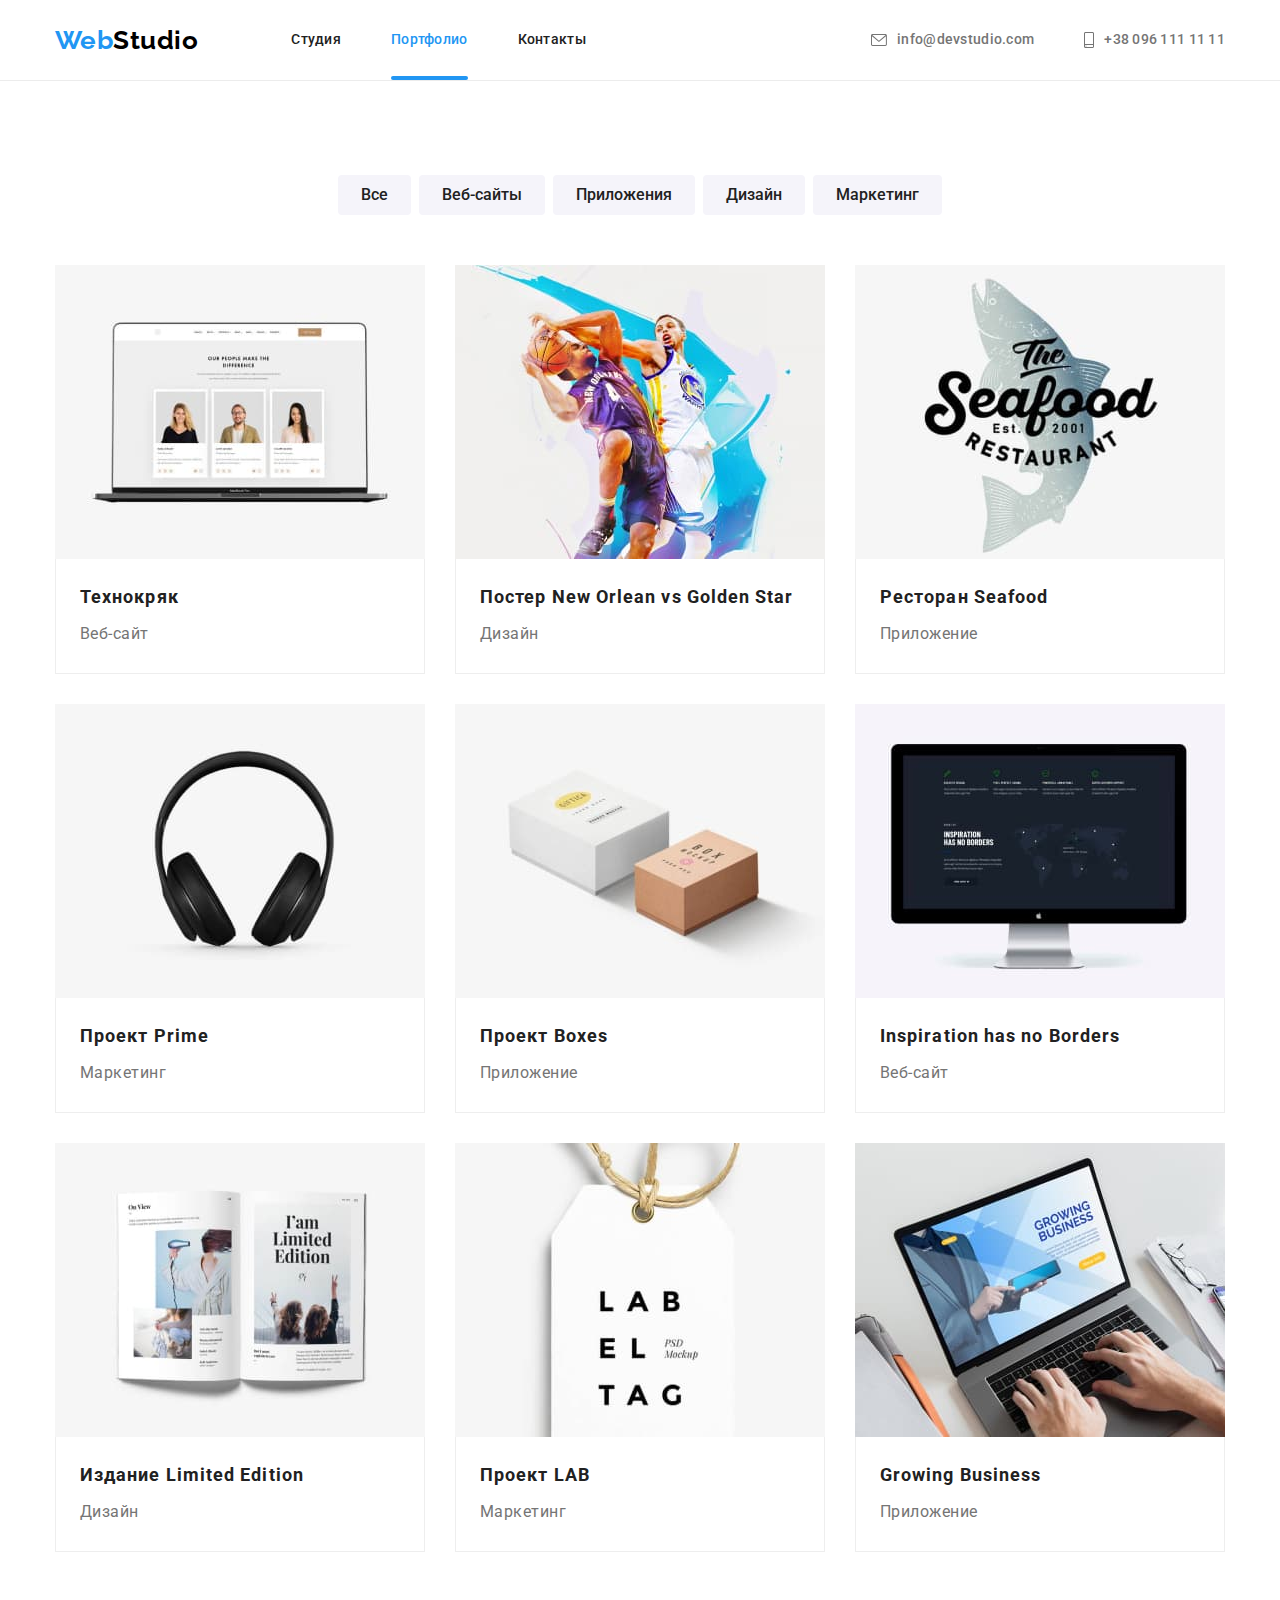
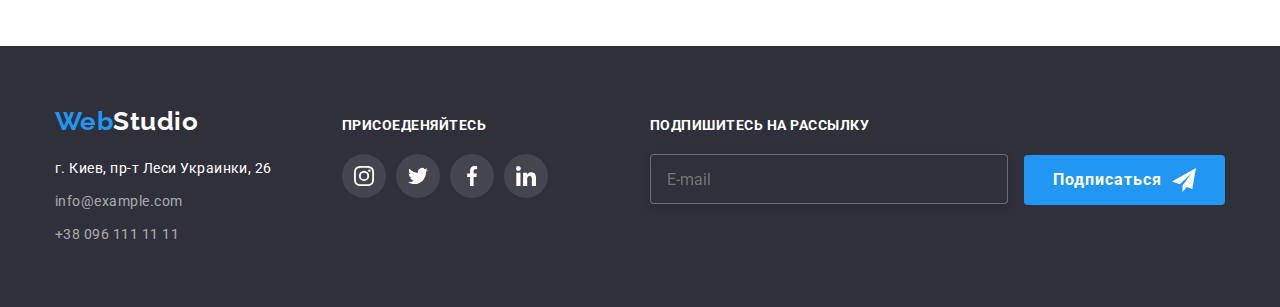
==== portfolio.html @ eed89d7c "07-BEM" ====
<!DOCTYPE html>
<html lang="ru">
  <head>
    <meta charset="UTF-8" />
    <meta http-equiv="X-UA-Compatible" content="IE=edge" />
    <meta name="viewport" content="width=device-width, initial-scale=1.0" />
    <title>Студия</title>
    <link rel="preconnect" href="https://fonts.googleapis.com" />
    <link rel="preconnect" href="https://fonts.gstatic.com" crossorigin />
    <link
      href="https://fonts.googleapis.com/css2?family=Raleway:wght@700&family=Roboto:wght@400;500;700;900&display=swap"
      rel="stylesheet"
    />
    <link
      rel="stylesheet"
      href="https://cdnjs.cloudflare.com/ajax/libs/modern-normalize/1.1.0/modern-normalize.min.css"
    />
    <link rel="stylesheet" href="./css/styles.css" />
  </head>

  <body>
    <!--Верхняя линия-->
    <header class="page-header">
      <div class="container">
        <div class="header">
          <nav class="navigation">
            <a class="logo-header" href="./index.html">
              Web<span class="logo-black">Studio</span>
            </a>
            <ul class="site-nav">
              <li class="item">
                <a href="./index.html" class="link">Студия</a>
              </li>
              <li class="item">
                <a href="./portfolio.html" class="link current">Портфолио</a>
              </li>
              <li class="item"><a href="" class="link">Контакты</a></li>
            </ul>
          </nav>
          <ul class="contacts">
            <li class="item">
              <a href="mailto:info@devstudio.com" class="link">
                <svg class="icon-contacts" width="16" height="12">
                  <use href="./images/icons.svg#mail"></use>
                </svg>
                info@devstudio.com</a
              >
            </li>
            <li class="item">
              <a href="tel:+380961111111" class="link">
                <svg class="icon-contacts" width="10" height="16">
                  <use href="./images/icons.svg#phone"></use>
                </svg>
                +38 096 111 11 11</a
              >
            </li>
          </ul>
        </div>
      </div>
    </header>
    <main>
      <section class="section">
        <div class="container">
          <h1 class="title-hidden">Портфолио</h1>
          <!-- Кнопки -->
          <ul class="filters">
            <li class="item">
              <button class="button-filter" type="button">Все</button>
            </li>
            <li class="item">
              <button class="button-filter" type="button">Веб-сайты</button>
            </li>
            <li class="item">
              <button class="button-filter" type="button">Приложения</button>
            </li>
            <li class="item">
              <button class="button-filter" type="button">Дизайн</button>
            </li>
            <li class="item">
              <button class="button-filter" type="button">Маркетинг</button>
            </li>
          </ul>
          <!-- Портфолио -->
          <ul class="portfolio-list">
            <li class="elements">
              <a href="" class="portfolio-link">
                <div class="overflow">
                  <img
                    src="./images/technoquack.jpg"
                    alt="Веб-сайт"
                    width="370"
                    height="294"
                  />
                  <div class="portfolio-overlay">
                    <p class="portfolio-text">
                      Ресурс предлагает комплексные предложения с разным уровнем
                      функционала и сервисов. Все это позволит посетителю
                      получить исчерпывающие сведения о компании или частном
                      лице.
                    </p>
                  </div>
                </div>
                <div class="container-title">
                  <h2 class="title">Технокряк</h2>
                  <p class="list">Веб-сайт</p>
                </div>
              </a>
            </li>
            <li class="elements">
              <a href="" class="portfolio-link">
                <div class="overflow">
                  <img
                    src="./images/neworlean-vs-golden-star.jpg"
                    alt="Дизайн"
                    width="370"
                    height="294"
                  />
                  <div class="portfolio-overlay">
                    <p class="portfolio-text">
                      Ресурс предлагает комплексные предложения с разным уровнем
                      функционала и сервисов. Все это позволит посетителю
                      получить исчерпывающие сведения о компании или частном
                      лице.
                    </p>
                  </div>
                </div>
                <div class="container-title">
                  <h2 class="title">Постер New Orlean vs Golden Star</h2>
                  <p class="list">Дизайн</p>
                </div>
              </a>
            </li>
            <li class="elements">
              <a href="" class="portfolio-link">
                <div class="overflow">
                  <img
                    src="./images/seafood.jpg"
                    alt="Приложение"
                    width="370"
                    height="294"
                  />
                  <div class="portfolio-overlay">
                    <p class="portfolio-text">
                      Ресурс предлагает комплексные предложения с разным уровнем
                      функционала и сервисов. Все это позволит посетителю
                      получить исчерпывающие сведения о компании или частном
                      лице.
                    </p>
                  </div>
                </div>
                <div class="container-title">
                  <h2 class="title">Ресторан Seafood</h2>
                  <p class="list">Приложение</p>
                </div>
              </a>
            </li>
            <li class="elements">
              <a href="" class="portfolio-link">
                <div class="overflow">
                  <img
                    src="./images/prime.jpg"
                    alt="Маркетинг"
                    width="370"
                    height="294"
                  />
                  <div class="portfolio-overlay">
                    <p class="portfolio-text">
                      Ресурс предлагает комплексные предложения с разным уровнем
                      функционала и сервисов. Все это позволит посетителю
                      получить исчерпывающие сведения о компании или частном
                      лице.
                    </p>
                  </div>
                </div>
                <div class="container-title">
                  <h2 class="title">Проект Prime</h2>
                  <p class="list">Маркетинг</p>
                </div>
              </a>
            </li>
            <li class="elements">
              <a href="" class="portfolio-link">
                <div class="overflow">
                  <img
                    src="./images/boxes.jpg"
                    alt="Приложение"
                    width="370"
                    height="294"
                  />
                  <div class="portfolio-overlay">
                    <p class="portfolio-text">
                      Ресурс предлагает комплексные предложения с разным уровнем
                      функционала и сервисов. Все это позволит посетителю
                      получить исчерпывающие сведения о компании или частном
                      лице.
                    </p>
                  </div>
                </div>
                <div class="container-title">
                  <h2 class="title">Проект Boxes</h2>
                  <p class="list">Приложение</p>
                </div>
              </a>
            </li>
            <li class="elements">
              <a href="" class="portfolio-link">
                <div class="overflow">
                  <img
                    src="./images/inspiration-has-no-borders.jpg"
                    alt="Веб-сайт"
                    width="370"
                    height="294"
                  />
                  <div class="portfolio-overlay">
                    <p class="portfolio-text">
                      Ресурс предлагает комплексные предложения с разным уровнем
                      функционала и сервисов. Все это позволит посетителю
                      получить исчерпывающие сведения о компании или частном
                      лице.
                    </p>
                  </div>
                </div>
                <div class="container-title">
                  <h2 class="title">Inspiration has no Borders</h2>
                  <p class="list">Веб-сайт</p>
                </div>
              </a>
            </li>
            <li class="elements">
              <a href="" class="portfolio-link">
                <div class="overflow">
                  <img
                    src="./images/limited-edition.jpg"
                    alt="Дизайн"
                    width="370"
                    height="294"
                  />
                  <div class="portfolio-overlay">
                    <p class="portfolio-text">
                      Ресурс предлагает комплексные предложения с разным уровнем
                      функционала и сервисов. Все это позволит посетителю
                      получить исчерпывающие сведения о компании или частном
                      лице.
                    </p>
                  </div>
                </div>
                <div class="container-title">
                  <h2 class="title">Издание Limited Edition</h2>
                  <p class="list">Дизайн</p>
                </div>
              </a>
            </li>
            <li class="elements">
              <a href="" class="portfolio-link">
                <div class="overflow">
                  <img
                    src="./images/lab.jpg"
                    alt="Маркетинг"
                    width="370"
                    height="294"
                  />
                  <div class="portfolio-overlay">
                    <p class="portfolio-text">
                      Ресурс предлагает комплексные предложения с разным уровнем
                      функционала и сервисов. Все это позволит посетителю
                      получить исчерпывающие сведения о компании или частном
                      лице.
                    </p>
                  </div>
                </div>
                <div class="container-title">
                  <h2 class="title">Проект LAB</h2>
                  <p class="list">Маркетинг</p>
                </div>
              </a>
            </li>
            <li class="elements">
              <a href="" class="portfolio-link">
                <div class="overflow">
                  <img
                    src="./images/growing-business.jpg"
                    alt="Приложение"
                    width="370"
                    height="294"
                  />
                  <div class="portfolio-overlay">
                    <p class="portfolio-text">
                      Ресурс предлагает комплексные предложения с разным уровнем
                      функционала и сервисов. Все это позволит посетителю
                      получить исчерпывающие сведения о компании или частном
                      лице.
                    </p>
                  </div>
                </div>
                <div class="container-title">
                  <h2 class="title">Growing Business</h2>
                  <p class="list">Приложение</p>
                </div>
              </a>
            </li>
          </ul>
        </div>
      </section>
    </main>
    <!--Подвал-->
    <footer class="page-footer">
      <div class="container footer-links">
        <div>
          <a class="logo-footer" href="./index.html"
            >Web<span class="logo-white">Studio</span></a
          >
          <address>
            <ul class="address">
              <li class="element">
                <p class="title">г. Киев, пр-т Леси Украинки, 26</p>
              </li>
              <li class="element">
                <a class="item" href="mailto:info@example.com"
                  >info@example.com</a
                >
              </li>
              <li class="element">
                <a class="item" href="tel:+380961111111">+38 096 111 11 11</a>
              </li>
            </ul>
          </address>
        </div>

        <div class="footer-list">
          <p class="title-lincs">ПРИСОЕДЕНЯЙТЕСЬ</p>

          <ul class="icons-list join-list">
            <li class="links-list">
              <a href="" class="links-team social-links">
                <svg class="icons-team icon-footer" width="20" height="20">
                  <use href="./images/icons.svg#instagram"></use>
                </svg>
              </a>
            </li>
            <li class="links-list">
              <a href="" class="links-team social-links">
                <svg class="icons-team icon-footer" width="20" height="20">
                  <use href="./images/icons.svg#twitter"></use>
                </svg>
              </a>
            </li>
            <li class="links-list">
              <a href="" class="links-team social-links">
                <svg class="icons-team icon-footer" width="20" height="20">
                  <use href="./images/icons.svg#facebook"></use>
                </svg>
              </a>
            </li>
            <li class="links-list">
              <a href="" class="links-team social-links">
                <svg class="icons-team icon-footer" width="20" height="20">
                  <use href="./images/icons.svg#linkedin"></use>
                </svg>
              </a>
            </li>
          </ul>
        </div>
        <div class="footer-modal">
          <form class="footer-form">
            <p class="footer-modal-text">Подпишитесь на рассылку</p>
            <div class="footer-form-field">
              <label for="mail"></label>
              <input type="email" name="mail" id="mail" placeholder="E-mail" />
            </div>
            <button class="button footer-modal-button" type="submit">
              Подписаться
              <svg width="24" height="24" class="footer-modal-icon">
                <use href="./images/icons.svg#plane"></use>
              </svg>
            </button>
          </form>
        </div>
      </div>
    </footer>
    <script src="./js/modal.js"></script>
  </body>
</html>
---- css/styles.css ----
:root {
  --primary-text-color: #757575;
  --title-text-color: #212121;
  --accent-color: #2196f3;
  --background-black-color: #2f303a;
  --main-bg-color: #ffffff;
  --primary-bg-color: #f5f4fa;
}

/* body */

body {
  color: var(--title-text-color);
  background-color: var(--main-bg-color);
  font-family: 'Roboto', sans-serif;
  font-style: normal;
  letter-spacing: 0.03em;
}

/* header */

h1,
h2,
h3,
h4,
h5,
h6,
p {
  margin: 0;
  padding: 0;
}

ul {
  list-style: none;
  padding-left: 0;
  margin-top: 0;
  margin-bottom: 0;
}

img {
  display: block;
  max-width: 100%;
  height: auto;
}

.page-header {
  border-bottom: 1px solid #ececec;
}

.container {
  padding: 0 15px;
  margin: 0 auto;
  width: 1200px;
}

.header {
  display: flex;
  align-items: center;
  justify-content: right;
}

.navigation {
  align-items: center;
  display: flex;
}

/* logo */

.logo-header {
  color: var(--accent-color);

  font-weight: 700;
  font-family: 'Raleway', sans-serif;
  font-size: 26px;
  line-height: 1.19;
  text-decoration: none;
}

.logo-black {
  color: #000000;
}

/* site nav */

.site-nav {
  display: flex;
  margin-left: 93px;
}

.site-nav .item + .item {
  margin-left: 50px;
}

.site-nav .link {
  display: block;
  padding: 32px 0;
  color: var(--title-text-color);
}

.site-nav .item {
  position: relative;
}

.link.current::after {
  position: absolute;
  content: '';

  bottom: 0;

  display: flex;
  width: 100%;
  height: 4px;
  border-radius: 2px;

  background-color: var(--accent-color);
}

.link.current {
  color: var(--accent-color);
}

/* contacts */

.contacts {
  display: flex;
  margin-left: auto;
}

.icon-contacts {
  background-repeat: no-repeat;
  margin-right: 10px;

  fill: var(--primary-text-color);

  transition: fill 250ms cubic-bezier(0.4, 0, 0.2, 1);
}

.contacts .item + .item {
  margin-left: 50px;
}

.contacts .link {
  display: flex;
  align-items: center;
  padding: 32px 0;
  cursor: pointer;
  border: none;

  color: var(--primary-text-color);
}

/* site nav, contacts */

.site-nav .link,
.contacts .link {
  font-weight: 500;
  font-size: 14px;
  line-height: 1.14;
  letter-spacing: 0.02em;
  text-decoration: none;

  transition: color 250ms cubic-bezier(0.4, 0, 0.2, 1);
}

.site-nav .link:hover,
.site-nav .link:focus,
.contacts .link:hover,
.contacts .link:focus,
.contacts .link:hover .icon-contacts,
.contacts .link:focus .icon-contacts {
  color: var(--accent-color);
  fill: var(--accent-color);
}

/* hero */

.overlay {
  max-width: 1600px;
  height: 600px;
  margin-right: auto;
  margin-left: auto;
  padding: 200px 0;
  background-image: linear-gradient(to right, rgba(47, 48, 58, 0.4), rgba(47, 48, 58, 0.4)),
    url('../images/overlay.jpg');
  background-size: cover;
}

.hero {
  text-align: center;
  background: #c4c4c4;
}

.hero-title {
  width: 696px;
  margin-bottom: 30px;
  margin-right: auto;
  margin-left: auto;

  color: var(--main-bg-color);

  font-weight: 900;
  font-size: 44px;
  line-height: 1.36;
  text-transform: uppercase;
  letter-spacing: 0.06em;
}

/* button */

.button {
  border-radius: 4px;
  padding: 10px 32px;
  border: 1px solid transparent;
  cursor: pointer;

  color: var(--main-bg-color);
  background-color: var(--accent-color);

  font-family: inherit;
  font-weight: 700;
  font-size: 16px;
  line-height: 1.88;
  letter-spacing: 0.06em;

  transition: background-color 250ms cubic-bezier(0.4, 0, 0.2, 1);
}

.button:hover,
.button:focus {
  background-color: #188ce8;
}

/* backdrop */

.backdrop {
  position: fixed;
  top: 0;
  left: 0;
  width: 100%;
  height: 100%;
  background: rgba(0, 0, 0, 0.2);

  opacity: 1;
  transition: opacity 250ms cubic-bezier(0.4, 0, 0.2, 1);

  z-index: 2;
}

.backdrop.is-hidden {
  opacity: 0;
  pointer-events: none;
  visibility: visible;
}

.backdrop.is-hidden .modal {
  transform: scale(0.9) translate(-50%, -50%);
}

.modal {
  position: absolute;

  top: 50%;
  left: 50%;

  min-width: 528px;
  padding: 40px;

  background: var(--main-bg-color);
  box-shadow: 0px 1px 3px rgba(0, 0, 0, 0.12), 0px 1px 1px rgba(0, 0, 0, 0.14),
    0px 2px 1px rgba(0, 0, 0, 0.2);
  border-radius: 4px;

  transform: scale(1) translate(-50%, -50%);
  transition: transform 250ms cubic-bezier(0.4, 0, 0.2, 1);
}

/* form */

.form {
  text-align: start;
  width: 448px;
}

.form-title {
  display: block;
  margin-bottom: 12px;
  font-size: 20px;
  line-height: 1.15;
  text-align: center;
  letter-spacing: 0.03em;
}

.form-field {
  position: relative;
  margin-bottom: 10px;
  display: flex;
  flex-direction: column;
}

.form-field input {
  height: 40px;
  margin: 0;
  padding-top: 12px;
  padding-right: 12px;
  padding-left: 42px;
  padding-bottom: 12px;
  border: 1px solid rgba(33, 33, 33, 0.2);
  border-radius: 4px;
  outline: none;

  transition: border 250ms cubic-bezier(0.4, 0, 0.2, 1);
}

.form-field label {
  font-size: 12px;
  line-height: 1.17;
  letter-spacing: 0.01em;
  color: var(--primary-text-color);
  margin-bottom: 4px;
}

.form-field textarea::placeholder {
  font-size: 12px;
  line-height: 1.17;
  letter-spacing: 0.01em;

  color: rgba(117, 117, 117, 0.5);
}

.form-icon {
  position: absolute;
  display: inline-block;
  top: 50%;
  left: 15px;
  fill: var(--title-text-color);

  transition: fill 250ms cubic-bezier(0.4, 0, 0.2, 1);
}

.form-field input:hover ~ .form-icon,
.form-field input:focus ~ .form-icon {
  fill: var(--accent-color);
}

.form-field input:hover,
.form-field input:focus,
.form-field textarea:hover,
.form-field textarea:focus-within {
  border: 1px solid var(--accent-color);
}

textarea {
  min-height: 120px;
  margin: 0;
  padding: 12px 16px;
  border: 1px solid rgba(33, 33, 33, 0.2);
  border-radius: 4px;
  resize: none;
  outline: none;

  transition: border 250ms cubic-bezier(0.4, 0, 0.2, 1);
}

.checkbox {
  margin-top: 10px;
  flex-direction: row;
  align-items: center;
  justify-content: center;
}

.form-field input[type='checkbox'] {
  flex-direction: row;
  position: absolute;
  width: 1px;
  height: 1px;
  margin: -1px;
  border: 0;
  padding: 0;
  clip: rect(0 0 0 0);
  overflow: hidden;
}

.form-field input[type='checkbox']:checked + .icon-checkbox {
  border-color: transparent;
  background-color: var(--accent-color);
  background-image: url('../images/checkbox2.svg');
  background-size: contain;
  background-repeat: no-repeat;
}

.form-field label[for='policy'] {
  display: flex;
  align-items: center;
  margin: 0;
  font-weight: 400;
  font-size: 14px;
  line-height: 1.71;
  letter-spacing: 0.03em;
}

.icon-checkbox {
  display: block;
  width: 16px;
  height: 15px;
  margin-right: 7px;
  border: 2px solid var(--title-text-color);
  border-radius: 3px;
}

.form-checkbox-link {
  color: var(--accent-color);
  outline: none;
}

.button-modal {
  display: block;
  margin-left: auto;
  margin-right: auto;
  width: 200px;
  height: 50px;
  margin-top: 20px;
  outline: none;

  box-shadow: 0px 4px 4px rgba(0, 0, 0, 0.15);
}

.button-close {
  position: absolute;
  top: 8px;
  right: 8px;
  width: 30px;
  height: 30px;
  padding: 5px;

  border: 1px solid rgba(0, 0, 0, 0.1);
  border-radius: 50%;
  outline: none;

  background-color: var(--main-bg-color);
}

.button-close-icon {
  height: 18px;
  fill: var(--title-text-color);

  transition: fill 250ms cubic-bezier(0.4, 0, 0.2, 1);
}

.button-close:hover > .button-close-icon,
.button-close:focus > .button-close-icon {
  fill: var(--accent-color);
}

/* feature-list */

.section {
  padding-top: 94px;
  padding-bottom: 94px;
}

.title-hidden {
  text-align: center;
  font-size: 0;
}

.feature-list {
  display: flex;
}

.icons-feature {
  display: flex;
  justify-content: center;
  align-items: center;
  height: 120px;
  width: 270px;
  margin-bottom: 30px;
  border-radius: 4px;
  background-color: var(--primary-bg-color);
}

.feature-list .item {
  min-width: 270px;
}

.feature-list .item + .item {
  margin-left: 30px;
}

.feature-list .title {
  margin-bottom: 10px;

  font-weight: 700;
  font-size: 14px;
  line-height: 1.14;
  text-transform: uppercase;
}

.feature-list .title-list {
  color: var(--primary-text-color);

  font-weight: 400;
  font-size: 14px;
  line-height: 1.71;
}

/* work list */

.section-work {
  padding-top: 0;
}

.section-title {
  margin-bottom: 50px;
  text-align: center;

  font-weight: 700;
  font-size: 36px;
  line-height: 1.17;
}

.work-list {
  display: flex;
  flex-wrap: wrap;
}

.item {
  position: relative;
}

.work-text {
  display: flex;
  position: absolute;
  justify-content: center;
  align-items: center;
  text-transform: uppercase;
  bottom: 0;

  width: 100%;
  height: 70px;

  color: var(--main-bg-color);
  background-color: rgba(47, 48, 58, 0.8);

  font-weight: 700;
  font-size: 14px;
  line-height: 1.14;
}

.work-list .item {
  flex-basis: calc((100% - 60px) / 3);
  margin-right: 30px;
}

.work-list .item:nth-child(3n) {
  margin-right: 0;
}

/* team */

.section-team {
  background-color: var(--primary-bg-color);
}

.team {
  text-align: center;
  display: flex;
  flex-wrap: wrap;
}

.team-card {
  flex-basis: calc((100% - 90px) / 4);
  margin-right: 30px;

  background-color: var(--main-bg-color);
  box-shadow: 0px 1px 3px rgba(0, 0, 0, 0.12), 0px 1px 1px rgba(0, 0, 0, 0.14),
    0px 2px 1px rgba(0, 0, 0, 0.2);
  border-radius: 0px 0px 4px 4px;
}

.team-card:nth-child(4n) {
  margin-right: 0;
}

.team .team-title {
  margin-top: 30px;
  margin-bottom: 10px;

  font-weight: 500;
  font-size: 16px;
  line-height: 1.19;
}

.team .team-list {
  margin-bottom: 16px;

  color: var(--primary-text-color);

  font-weight: 400;
  font-size: 16px;
  line-height: 1.19;
}

.icons-list {
  display: flex;
  margin-right: 32px;
  margin-bottom: 30px;
  margin-left: 32px;
}

.icons-team {
  fill: #afb1b8;

  transition: fill 250ms cubic-bezier(0.4, 0, 0.2, 1);
}

.links-team {
  display: flex;
  padding: 12px;
  cursor: pointer;
  border-radius: 50%;

  transition: background-color 250ms cubic-bezier(0.4, 0, 0.2, 1);
}

.links-team:hover,
.links-team:focus {
  background-color: var(--accent-color);
}

.links-team:hover .icons-team,
.links-team:focus .icons-team {
  fill: var(--main-bg-color);
}

.icons-list .links-list + .links-list {
  margin-left: 10px;
}

/* Clients */

.clients {
  display: inline-flex;
  box-sizing: border-box;
}

.clients-list {
  display: flex;
}

.client-link {
  display: flex;
  justify-content: center;
  align-items: center;
  border: 1px solid #afb1b8;
  border-radius: 4px;
  cursor: pointer;
  width: 170px;
  height: 92px;
}

.icons-client {
  fill: #afb1b8;
  border: none;

  transition: fill 250ms cubic-bezier(0.4, 0, 0.2, 1);
}

.client-link:hover,
.client-link:focus {
  border: 1px solid var(--accent-color);
}

.client-link:hover .icons-client,
.client-link:focus .icons-client {
  fill: var(--accent-color);
}

.clients-list + .clients-list {
  margin-left: 30px;
}

/* footer */

.page-footer {
  padding: 60px 0;

  background-color: var(--background-black-color);
}

.logo-footer {
  color: var(--accent-color);

  font-weight: 700;
  font-family: 'Raleway', sans-serif;
  font-size: 26px;
  line-height: 1.19;
  text-decoration: none;
}

.logo-white {
  color: var(--main-bg-color);
}

.address {
  margin-top: 20px;
}

.address .element + .element {
  margin-top: 9px;
}

.address .title,
.address .item {
  font-style: normal;
  font-weight: 400;
  font-size: 14px;
  line-height: 1.71;
  text-decoration: none;
}

.address .title {
  color: var(--main-bg-color);
}

.address .item {
  color: rgba(255, 255, 255, 0.6);
}

.address .title:hover,
.address .title:focus,
.address .item:hover,
.address .item:focus {
  color: var(--accent-color);
}

.footer-links {
  align-items: baseline;
  display: flex;
}

.footer-list {
  margin-left: 70px;
  padding: 0;
  width: 206px;
  height: 80px;
}
/* social links */
.social-links {
  background-color: rgba(255, 255, 255, 0.1);
}

.title-lincs {
  color: var(--main-bg-color);
  margin-bottom: 20px;

  font-weight: 700;
  font-size: 14px;
  line-height: 1.14;
  text-transform: uppercase;
}

.icon-footer {
  fill: var(--main-bg-color);
}

.join-list {
  margin: 0;
}

/* portfolio */

/* butttons filtr */

.filters {
  display: flex;
  justify-content: center;
  margin-bottom: 50px;
}

.filters .item + .item {
  margin-left: 8px;
}

.button-filter {
  border-radius: 4px;
  padding: 6px 22px;
  border: 1px solid transparent;
  cursor: pointer;

  color: var(--title-text-color);
  background-color: var(--primary-bg-color);

  font-family: inherit;
  font-weight: 500;
  font-size: 16px;
  line-height: 1.62;

  transition: box-shadow 250ms cubic-bezier(0.4, 0, 0.2, 1),
    color 250ms cubic-bezier(0.4, 0, 0.2, 1), background-color 250ms cubic-bezier(0.4, 0, 0.2, 1);
}

.button-filter:hover,
.button-filter:focus {
  color: var(--main-bg-color);
  background-color: var(--accent-color);
  box-shadow: 0px 3px 1px rgba(0, 0, 0, 0.1), 0px 1px 2px rgba(0, 0, 0, 0.08),
    0px 2px 2px rgba(0, 0, 0, 0.12);
}

/* portfolio-list */

.portfolio-list {
  display: flex;
  flex-wrap: wrap;
  margin-left: -30px;
  margin-top: -30px;
}

.elements {
  flex-basis: calc(100% / 3 -30px);
  margin-left: 30px;
  margin-top: 30px;
}

.portfolio-link {
  color: inherit;
  display: block;
  cursor: pointer;
  text-decoration: none;

  transition: box-shadow 250ms cubic-bezier(0.4, 0, 0.2, 1);
}

.portfolio-link:hover,
.portfolio-link:focus {
  box-shadow: 0px 1px 1px rgba(0, 0, 0, 0.12), 0px 4px 4px rgba(0, 0, 0, 0.06),
    1px 4px 6px rgba(0, 0, 0, 0.16);
}

.portfolio-link:hover .portfolio-overlay,
.portfolio-link:focus .portfolio-overlay {
  transform: translateY(-100%);
}

.overflow {
  position: relative;
  overflow: hidden;
}

.portfolio-overlay {
  position: absolute;
  padding: 63px 24px;
  width: 370px;

  background-color: rgba(33, 150, 243, 0.9);

  transform: translateY(0);
  transition: transform 250ms cubic-bezier(0.4, 0, 0.2, 1);
}

.portfolio-text {
  color: var(--main-bg-color);

  font-weight: 400;
  font-size: 18px;
  line-height: 1.56;
}

.container-title {
  padding-top: 20px;
  padding-right: 24px;
  padding-bottom: 24px;
  padding-left: 24px;
  border-right: 1px solid #eeeeee;
  border-bottom: 1px solid #eeeeee;
  border-left: 1px solid #eeeeee;
  background-color: #ffffff;
}

.container-title > .title {
  font-size: 18px;
  line-height: 2;
  letter-spacing: 0.06em;
}

.container-title > .list {
  margin-top: 4px;

  color: var(--primary-text-color);

  font-weight: 400;
  font-size: 16px;
  line-height: 1.88;
}

.footer-modal {
  margin-left: auto;
}

.footer-modal-text {
  margin-bottom: 20px;
  font-weight: 700;
  font-size: 14px;
  line-height: 1.14;
  text-transform: uppercase;

  color: var(--main-bg-color);
}

.footer-form {
  background-color: var(--background-black-color);
}

.footer-form-field {
  display: inline-block;
}

.footer-form-field input[type='email'] {
  width: 358px;
  height: 50px;
  padding-left: 16px;
  padding-right: 16px;
  margin-right: 12px;
  color: var(--main-bg-color);

  background-color: var(--background-black-color);
  border: 1px solid rgba(255, 255, 255, 0.3);
  filter: drop-shadow(0px 4px 4px rgba(0, 0, 0, 0.15));
  border-radius: 4px;

  transition: border 250ms cubic-bezier(0.4, 0, 0.2, 1);
}

.footer-form-field input:hover,
.footer-form-field input:focus {
  border: 1px solid var(--main-bg-color);
}

.footer-modal-button {
  display: inline-flex;
  align-items: center;
  min-width: 200px;
  height: 50px;
  padding: 10px 28px;
}

.footer-modal-icon {
  margin-left: 10px;
}
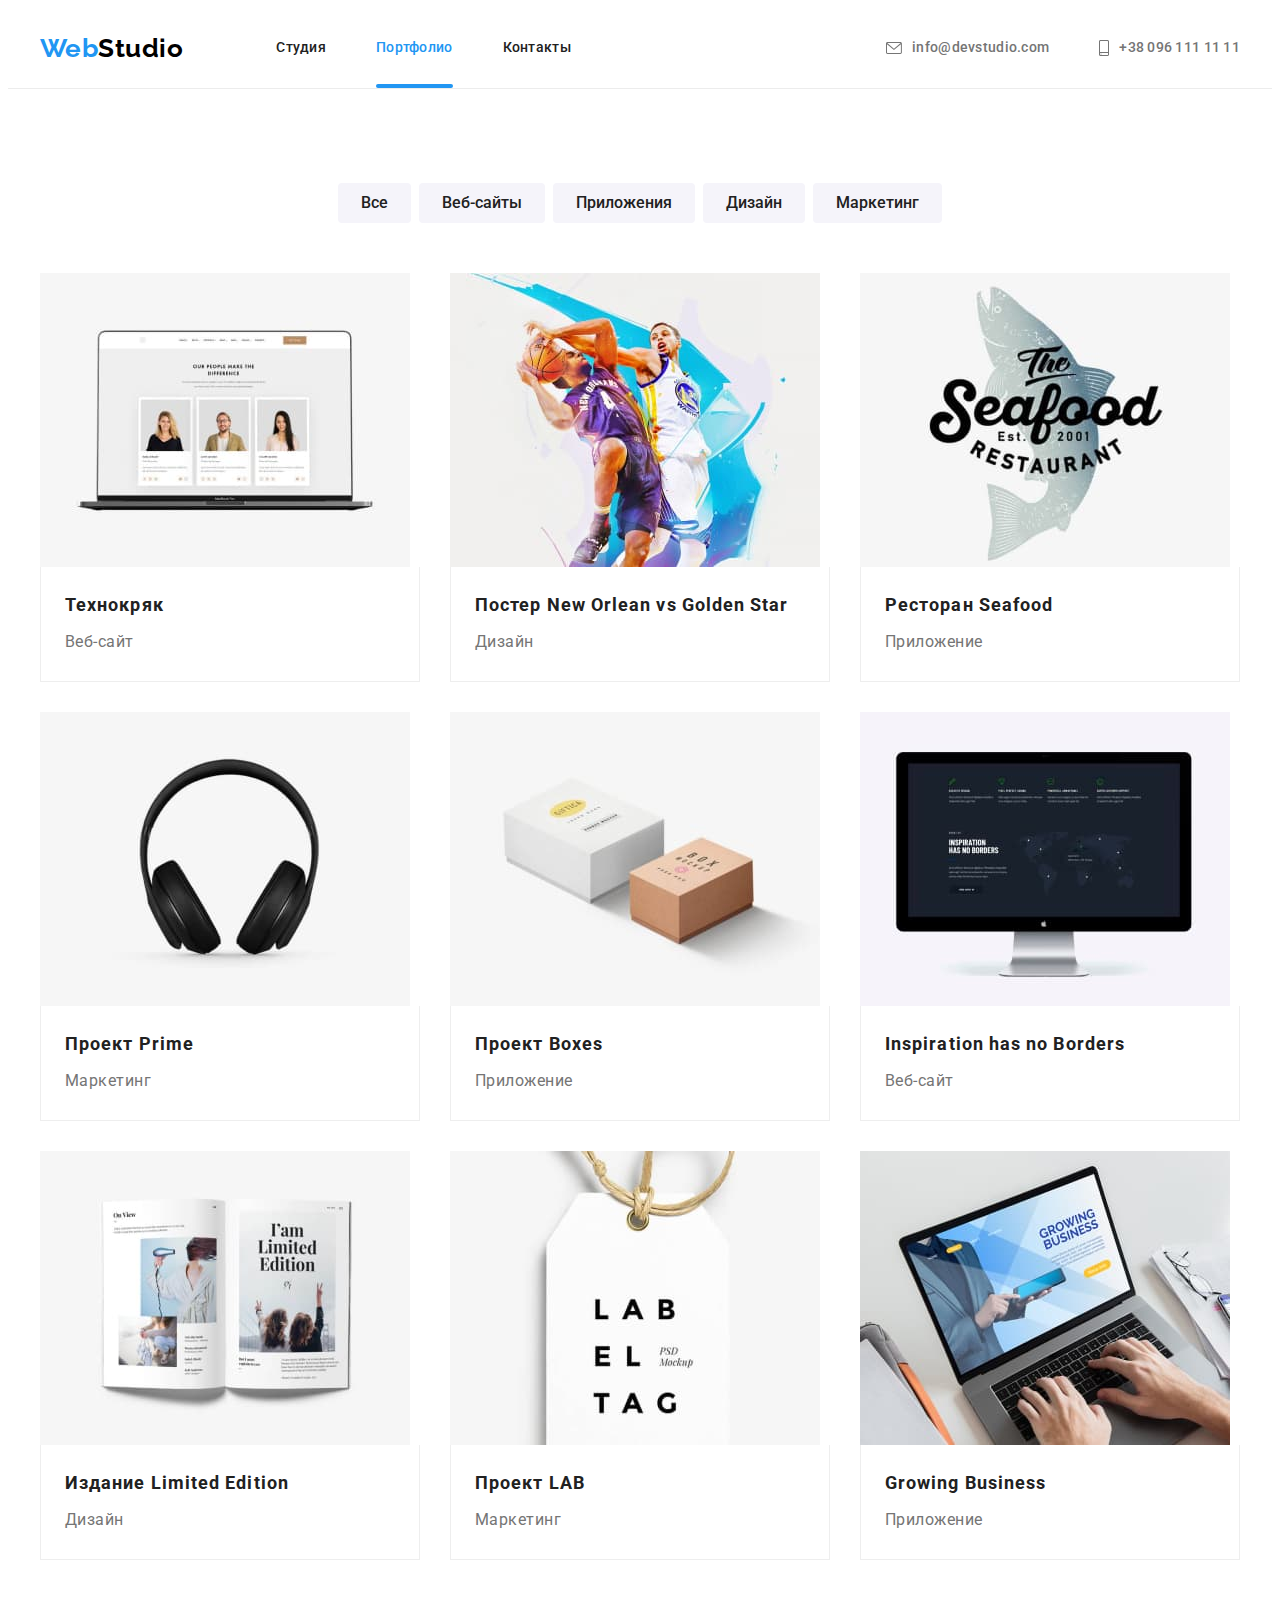
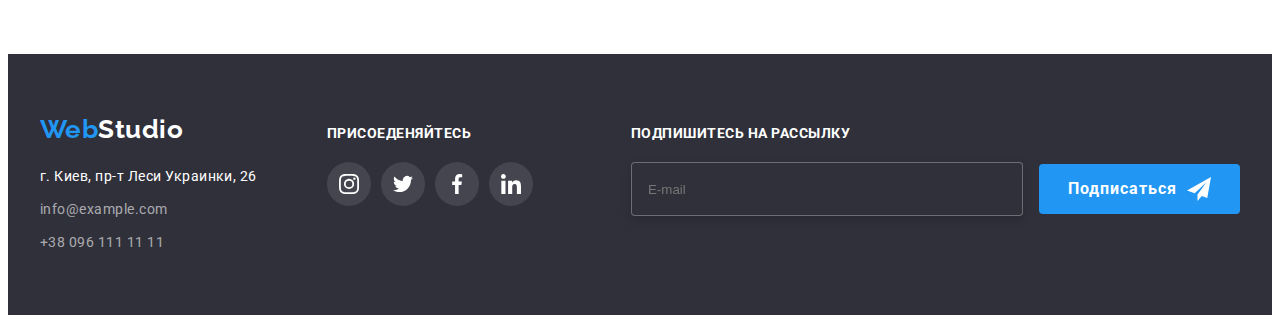
==== commit 2da0540f: "07-BEM card-set" ====
--- a/portfolio.html
+++ b/portfolio.html
@@ -11,10 +11,6 @@
       href="https://fonts.googleapis.com/css2?family=Raleway:wght@700&family=Roboto:wght@400;500;700;900&display=swap"
       rel="stylesheet"
     />
-    <link
-      rel="stylesheet"
-      href="https://cdnjs.cloudflare.com/ajax/libs/modern-normalize/1.1.0/modern-normalize.min.css"
-    />
     <link rel="stylesheet" href="./css/styles.css" />
   </head>
 
@@ -24,31 +20,37 @@
       <div class="container">
         <div class="header">
           <nav class="navigation">
-            <a class="logo-header" href="./index.html">
+            <a class="logo" href="./index.html">
               Web<span class="logo-black">Studio</span>
             </a>
             <ul class="site-nav">
-              <li class="item">
-                <a href="./index.html" class="link">Студия</a>
-              </li>
-              <li class="item">
-                <a href="./portfolio.html" class="link current">Портфолио</a>
-              </li>
-              <li class="item"><a href="" class="link">Контакты</a></li>
+              <li class="site-nav__item">
+                <a href="./index.html" class="site-nav__link">Студия</a>
+              </li>
+              <li class="site-nav__item">
+                <a
+                  href="./portfolio.html"
+                  class="site-nav__link site-nav__link--activ"
+                  >Портфолио</a
+                >
+              </li>
+              <li class="site-nav__item">
+                <a href="" class="site-nav__link">Контакты</a>
+              </li>
             </ul>
           </nav>
           <ul class="contacts">
-            <li class="item">
-              <a href="mailto:info@devstudio.com" class="link">
-                <svg class="icon-contacts" width="16" height="12">
+            <li class="contacts__item">
+              <a href="mailto:info@devstudio.com" class="contacts__link">
+                <svg class="contacts__icon" width="16" height="12">
                   <use href="./images/icons.svg#mail"></use>
                 </svg>
                 info@devstudio.com</a
               >
             </li>
-            <li class="item">
-              <a href="tel:+380961111111" class="link">
-                <svg class="icon-contacts" width="10" height="16">
+            <li class="contacts__item">
+              <a href="tel:+380961111111" class="contacts__link">
+                <svg class="contacts__icon" width="10" height="16">
                   <use href="./images/icons.svg#phone"></use>
                 </svg>
                 +38 096 111 11 11</a
@@ -81,220 +83,222 @@
             </li>
           </ul>
           <!-- Портфолио -->
-          <ul class="portfolio-list">
-            <li class="elements">
-              <a href="" class="portfolio-link">
-                <div class="overflow">
+          <ul class="card-set">
+            <li class="card-set__item">
+              <a href="" class="card-set__link">
+                <div class="card-set__content">
                   <img
                     src="./images/technoquack.jpg"
                     alt="Веб-сайт"
                     width="370"
                     height="294"
                   />
-                  <div class="portfolio-overlay">
-                    <p class="portfolio-text">
-                      Ресурс предлагает комплексные предложения с разным уровнем
-                      функционала и сервисов. Все это позволит посетителю
-                      получить исчерпывающие сведения о компании или частном
-                      лице.
-                    </p>
-                  </div>
-                </div>
-                <div class="container-title">
-                  <h2 class="title">Технокряк</h2>
-                  <p class="list">Веб-сайт</p>
-                </div>
-              </a>
-            </li>
-            <li class="elements">
-              <a href="" class="portfolio-link">
-                <div class="overflow">
+                  <div class="card-set__overlay">
+                    <p class="card-set__text">
+                      Ресурс предлагает комплексные предложения с разным уровнем
+                      функционала и сервисов. Все это позволит посетителю
+                      получить исчерпывающие сведения о компании или частном
+                      лице.
+                    </p>
+                  </div>
+                </div>
+                <div class="card-set__meta">
+                  <h2 class="card-set__title">Технокряк</h2>
+                  <p class="card-set__name">Веб-сайт</p>
+                </div>
+              </a>
+            </li>
+            <li class="card-set__item">
+              <a href="" class="card-set__link">
+                <div class="card-set__content">
                   <img
                     src="./images/neworlean-vs-golden-star.jpg"
                     alt="Дизайн"
                     width="370"
                     height="294"
                   />
-                  <div class="portfolio-overlay">
-                    <p class="portfolio-text">
-                      Ресурс предлагает комплексные предложения с разным уровнем
-                      функционала и сервисов. Все это позволит посетителю
-                      получить исчерпывающие сведения о компании или частном
-                      лице.
-                    </p>
-                  </div>
-                </div>
-                <div class="container-title">
-                  <h2 class="title">Постер New Orlean vs Golden Star</h2>
-                  <p class="list">Дизайн</p>
-                </div>
-              </a>
-            </li>
-            <li class="elements">
-              <a href="" class="portfolio-link">
-                <div class="overflow">
+                  <div class="card-set__overlay">
+                    <p class="card-set__text">
+                      Ресурс предлагает комплексные предложения с разным уровнем
+                      функционала и сервисов. Все это позволит посетителю
+                      получить исчерпывающие сведения о компании или частном
+                      лице.
+                    </p>
+                  </div>
+                </div>
+                <div class="card-set__meta">
+                  <h2 class="card-set__title">
+                    Постер New Orlean vs Golden Star
+                  </h2>
+                  <p class="card-set__name">Дизайн</p>
+                </div>
+              </a>
+            </li>
+            <li class="card-set__item">
+              <a href="" class="card-set__link">
+                <div class="card-set__content">
                   <img
                     src="./images/seafood.jpg"
                     alt="Приложение"
                     width="370"
                     height="294"
                   />
-                  <div class="portfolio-overlay">
-                    <p class="portfolio-text">
-                      Ресурс предлагает комплексные предложения с разным уровнем
-                      функционала и сервисов. Все это позволит посетителю
-                      получить исчерпывающие сведения о компании или частном
-                      лице.
-                    </p>
-                  </div>
-                </div>
-                <div class="container-title">
-                  <h2 class="title">Ресторан Seafood</h2>
-                  <p class="list">Приложение</p>
-                </div>
-              </a>
-            </li>
-            <li class="elements">
-              <a href="" class="portfolio-link">
-                <div class="overflow">
+                  <div class="card-set__overlay">
+                    <p class="card-set__text">
+                      Ресурс предлагает комплексные предложения с разным уровнем
+                      функционала и сервисов. Все это позволит посетителю
+                      получить исчерпывающие сведения о компании или частном
+                      лице.
+                    </p>
+                  </div>
+                </div>
+                <div class="card-set__meta">
+                  <h2 class="card-set__title">Ресторан Seafood</h2>
+                  <p class="card-set__name">Приложение</p>
+                </div>
+              </a>
+            </li>
+            <li class="card-set__item">
+              <a href="" class="card-set__link">
+                <div class="card-set__content">
                   <img
                     src="./images/prime.jpg"
                     alt="Маркетинг"
                     width="370"
                     height="294"
                   />
-                  <div class="portfolio-overlay">
-                    <p class="portfolio-text">
-                      Ресурс предлагает комплексные предложения с разным уровнем
-                      функционала и сервисов. Все это позволит посетителю
-                      получить исчерпывающие сведения о компании или частном
-                      лице.
-                    </p>
-                  </div>
-                </div>
-                <div class="container-title">
-                  <h2 class="title">Проект Prime</h2>
-                  <p class="list">Маркетинг</p>
-                </div>
-              </a>
-            </li>
-            <li class="elements">
-              <a href="" class="portfolio-link">
-                <div class="overflow">
+                  <div class="card-set__overlay">
+                    <p class="card-set__text">
+                      Ресурс предлагает комплексные предложения с разным уровнем
+                      функционала и сервисов. Все это позволит посетителю
+                      получить исчерпывающие сведения о компании или частном
+                      лице.
+                    </p>
+                  </div>
+                </div>
+                <div class="card-set__meta">
+                  <h2 class="card-set__title">Проект Prime</h2>
+                  <p class="card-set__name">Маркетинг</p>
+                </div>
+              </a>
+            </li>
+            <li class="card-set__item">
+              <a href="" class="card-set__link">
+                <div class="card-set__content">
                   <img
                     src="./images/boxes.jpg"
                     alt="Приложение"
                     width="370"
                     height="294"
                   />
-                  <div class="portfolio-overlay">
-                    <p class="portfolio-text">
-                      Ресурс предлагает комплексные предложения с разным уровнем
-                      функционала и сервисов. Все это позволит посетителю
-                      получить исчерпывающие сведения о компании или частном
-                      лице.
-                    </p>
-                  </div>
-                </div>
-                <div class="container-title">
-                  <h2 class="title">Проект Boxes</h2>
-                  <p class="list">Приложение</p>
-                </div>
-              </a>
-            </li>
-            <li class="elements">
-              <a href="" class="portfolio-link">
-                <div class="overflow">
+                  <div class="card-set__overlay">
+                    <p class="card-set__text">
+                      Ресурс предлагает комплексные предложения с разным уровнем
+                      функционала и сервисов. Все это позволит посетителю
+                      получить исчерпывающие сведения о компании или частном
+                      лице.
+                    </p>
+                  </div>
+                </div>
+                <div class="card-set__meta">
+                  <h2 class="card-set__title">Проект Boxes</h2>
+                  <p class="card-set__name">Приложение</p>
+                </div>
+              </a>
+            </li>
+            <li class="card-set__item">
+              <a href="" class="card-set__link">
+                <div class="card-set__content">
                   <img
                     src="./images/inspiration-has-no-borders.jpg"
                     alt="Веб-сайт"
                     width="370"
                     height="294"
                   />
-                  <div class="portfolio-overlay">
-                    <p class="portfolio-text">
-                      Ресурс предлагает комплексные предложения с разным уровнем
-                      функционала и сервисов. Все это позволит посетителю
-                      получить исчерпывающие сведения о компании или частном
-                      лице.
-                    </p>
-                  </div>
-                </div>
-                <div class="container-title">
-                  <h2 class="title">Inspiration has no Borders</h2>
-                  <p class="list">Веб-сайт</p>
-                </div>
-              </a>
-            </li>
-            <li class="elements">
-              <a href="" class="portfolio-link">
-                <div class="overflow">
+                  <div class="card-set__overlay">
+                    <p class="card-set__text">
+                      Ресурс предлагает комплексные предложения с разным уровнем
+                      функционала и сервисов. Все это позволит посетителю
+                      получить исчерпывающие сведения о компании или частном
+                      лице.
+                    </p>
+                  </div>
+                </div>
+                <div class="card-set__meta">
+                  <h2 class="card-set__title">Inspiration has no Borders</h2>
+                  <p class="card-set__name">Веб-сайт</p>
+                </div>
+              </a>
+            </li>
+            <li class="card-set__item">
+              <a href="" class="card-set__link">
+                <div class="card-set__content">
                   <img
                     src="./images/limited-edition.jpg"
                     alt="Дизайн"
                     width="370"
                     height="294"
                   />
-                  <div class="portfolio-overlay">
-                    <p class="portfolio-text">
-                      Ресурс предлагает комплексные предложения с разным уровнем
-                      функционала и сервисов. Все это позволит посетителю
-                      получить исчерпывающие сведения о компании или частном
-                      лице.
-                    </p>
-                  </div>
-                </div>
-                <div class="container-title">
-                  <h2 class="title">Издание Limited Edition</h2>
-                  <p class="list">Дизайн</p>
-                </div>
-              </a>
-            </li>
-            <li class="elements">
-              <a href="" class="portfolio-link">
-                <div class="overflow">
+                  <div class="card-set__overlay">
+                    <p class="card-set__text">
+                      Ресурс предлагает комплексные предложения с разным уровнем
+                      функционала и сервисов. Все это позволит посетителю
+                      получить исчерпывающие сведения о компании или частном
+                      лице.
+                    </p>
+                  </div>
+                </div>
+                <div class="card-set__meta">
+                  <h2 class="card-set__title">Издание Limited Edition</h2>
+                  <p class="card-set__name">Дизайн</p>
+                </div>
+              </a>
+            </li>
+            <li class="card-set__item">
+              <a href="" class="card-set__link">
+                <div class="card-set__content">
                   <img
                     src="./images/lab.jpg"
                     alt="Маркетинг"
                     width="370"
                     height="294"
                   />
-                  <div class="portfolio-overlay">
-                    <p class="portfolio-text">
-                      Ресурс предлагает комплексные предложения с разным уровнем
-                      функционала и сервисов. Все это позволит посетителю
-                      получить исчерпывающие сведения о компании или частном
-                      лице.
-                    </p>
-                  </div>
-                </div>
-                <div class="container-title">
-                  <h2 class="title">Проект LAB</h2>
-                  <p class="list">Маркетинг</p>
-                </div>
-              </a>
-            </li>
-            <li class="elements">
-              <a href="" class="portfolio-link">
-                <div class="overflow">
+                  <div class="card-set__overlay">
+                    <p class="card-set__text">
+                      Ресурс предлагает комплексные предложения с разным уровнем
+                      функционала и сервисов. Все это позволит посетителю
+                      получить исчерпывающие сведения о компании или частном
+                      лице.
+                    </p>
+                  </div>
+                </div>
+                <div class="card-set__meta">
+                  <h2 class="card-set__title">Проект LAB</h2>
+                  <p class="card-set__name">Маркетинг</p>
+                </div>
+              </a>
+            </li>
+            <li class="card-set__item">
+              <a href="" class="card-set__link">
+                <div class="card-set__content">
                   <img
                     src="./images/growing-business.jpg"
                     alt="Приложение"
                     width="370"
                     height="294"
                   />
-                  <div class="portfolio-overlay">
-                    <p class="portfolio-text">
-                      Ресурс предлагает комплексные предложения с разным уровнем
-                      функционала и сервисов. Все это позволит посетителю
-                      получить исчерпывающие сведения о компании или частном
-                      лице.
-                    </p>
-                  </div>
-                </div>
-                <div class="container-title">
-                  <h2 class="title">Growing Business</h2>
-                  <p class="list">Приложение</p>
+                  <div class="card-set__overlay">
+                    <p class="card-set__text">
+                      Ресурс предлагает комплексные предложения с разным уровнем
+                      функционала и сервисов. Все это позволит посетителю
+                      получить исчерпывающие сведения о компании или частном
+                      лице.
+                    </p>
+                  </div>
+                </div>
+                <div class="card-set__meta">
+                  <h2 class="card-set__title">Growing Business</h2>
+                  <p class="card-set__name">Приложение</p>
                 </div>
               </a>
             </li>
--- a/css/styles.css
+++ b/css/styles.css
@@ -66,7 +66,7 @@
 
 /* logo */
 
-.logo-header {
+.logo {
   color: var(--accent-color);
 
   font-weight: 700;
@@ -87,21 +87,22 @@
   margin-left: 93px;
 }
 
-.site-nav .item + .item {
-  margin-left: 50px;
-}
-
-.site-nav .link {
+.site-nav__link {
   display: block;
   padding: 32px 0;
   color: var(--title-text-color);
 }
 
-.site-nav .item {
+.site-nav__item {
   position: relative;
-}
-
-.link.current::after {
+  margin-right: 50px;
+}
+
+.site-nav__item:last-child {
+  margin-right: 0;
+}
+
+.site-nav__link--activ::after {
   position: absolute;
   content: '';
 
@@ -115,7 +116,7 @@
   background-color: var(--accent-color);
 }
 
-.link.current {
+.site-nav__link.site-nav__link--activ {
   color: var(--accent-color);
 }
 
@@ -126,7 +127,7 @@
   margin-left: auto;
 }
 
-.icon-contacts {
+.contacts__icon {
   background-repeat: no-repeat;
   margin-right: 10px;
 
@@ -135,11 +136,11 @@
   transition: fill 250ms cubic-bezier(0.4, 0, 0.2, 1);
 }
 
-.contacts .item + .item {
+.contacts__item + .contacts__item {
   margin-left: 50px;
 }
 
-.contacts .link {
+.contacts__link {
   display: flex;
   align-items: center;
   padding: 32px 0;
@@ -151,8 +152,8 @@
 
 /* site nav, contacts */
 
-.site-nav .link,
-.contacts .link {
+.site-nav__link,
+.contacts__link {
   font-weight: 500;
   font-size: 14px;
   line-height: 1.14;
@@ -162,12 +163,12 @@
   transition: color 250ms cubic-bezier(0.4, 0, 0.2, 1);
 }
 
-.site-nav .link:hover,
-.site-nav .link:focus,
-.contacts .link:hover,
-.contacts .link:focus,
-.contacts .link:hover .icon-contacts,
-.contacts .link:focus .icon-contacts {
+.site-nav__link:hover,
+.site-nav__link:focus,
+.contacts__link:hover,
+.contacts__link:focus,
+.contacts__link:hover .contacts__icon,
+.contacts__link:focus .contacts__icon {
   color: var(--accent-color);
   fill: var(--accent-color);
 }
@@ -568,7 +569,7 @@
 }
 
 .team-card {
-  flex-basis: calc((100% - 90px) / 4);
+  flex-basis: calc(100% / 4 - 30px);
   margin-right: 30px;
 
   background-color: var(--main-bg-color);
@@ -577,7 +578,7 @@
   border-radius: 0px 0px 4px 4px;
 }
 
-.team-card:nth-child(4n) {
+.team-card:last-child {
   margin-right: 0;
 }
 
@@ -809,20 +810,18 @@
 
 /* portfolio-list */
 
-.portfolio-list {
+.card-set {
   display: flex;
   flex-wrap: wrap;
-  margin-left: -30px;
-  margin-top: -30px;
-}
-
-.elements {
-  flex-basis: calc(100% / 3 -30px);
-  margin-left: 30px;
-  margin-top: 30px;
-}
-
-.portfolio-link {
+  margin: -15px;
+}
+
+.card-set__item {
+  flex-basis: calc(100% / 3 - 30px);
+  margin: 15px;
+}
+
+.card-set__link {
   color: inherit;
   display: block;
   cursor: pointer;
@@ -831,26 +830,25 @@
   transition: box-shadow 250ms cubic-bezier(0.4, 0, 0.2, 1);
 }
 
-.portfolio-link:hover,
-.portfolio-link:focus {
+.card-set__link:hover,
+.card-set__link:focus {
   box-shadow: 0px 1px 1px rgba(0, 0, 0, 0.12), 0px 4px 4px rgba(0, 0, 0, 0.06),
     1px 4px 6px rgba(0, 0, 0, 0.16);
 }
 
-.portfolio-link:hover .portfolio-overlay,
-.portfolio-link:focus .portfolio-overlay {
+.card-set__link:hover .card-set__overlay,
+.card-set__link:focus .card-set__overlay {
   transform: translateY(-100%);
 }
 
-.overflow {
+.card-set__content {
   position: relative;
   overflow: hidden;
 }
 
-.portfolio-overlay {
+.card-set__overlay {
   position: absolute;
   padding: 63px 24px;
-  width: 370px;
 
   background-color: rgba(33, 150, 243, 0.9);
 
@@ -858,7 +856,7 @@
   transition: transform 250ms cubic-bezier(0.4, 0, 0.2, 1);
 }
 
-.portfolio-text {
+.card-set__text {
   color: var(--main-bg-color);
 
   font-weight: 400;
@@ -866,7 +864,7 @@
   line-height: 1.56;
 }
 
-.container-title {
+.card-set__meta {
   padding-top: 20px;
   padding-right: 24px;
   padding-bottom: 24px;
@@ -877,13 +875,13 @@
   background-color: #ffffff;
 }
 
-.container-title > .title {
+.card-set__title {
   font-size: 18px;
   line-height: 2;
   letter-spacing: 0.06em;
 }
 
-.container-title > .list {
+.card-set__name {
   margin-top: 4px;
 
   color: var(--primary-text-color);
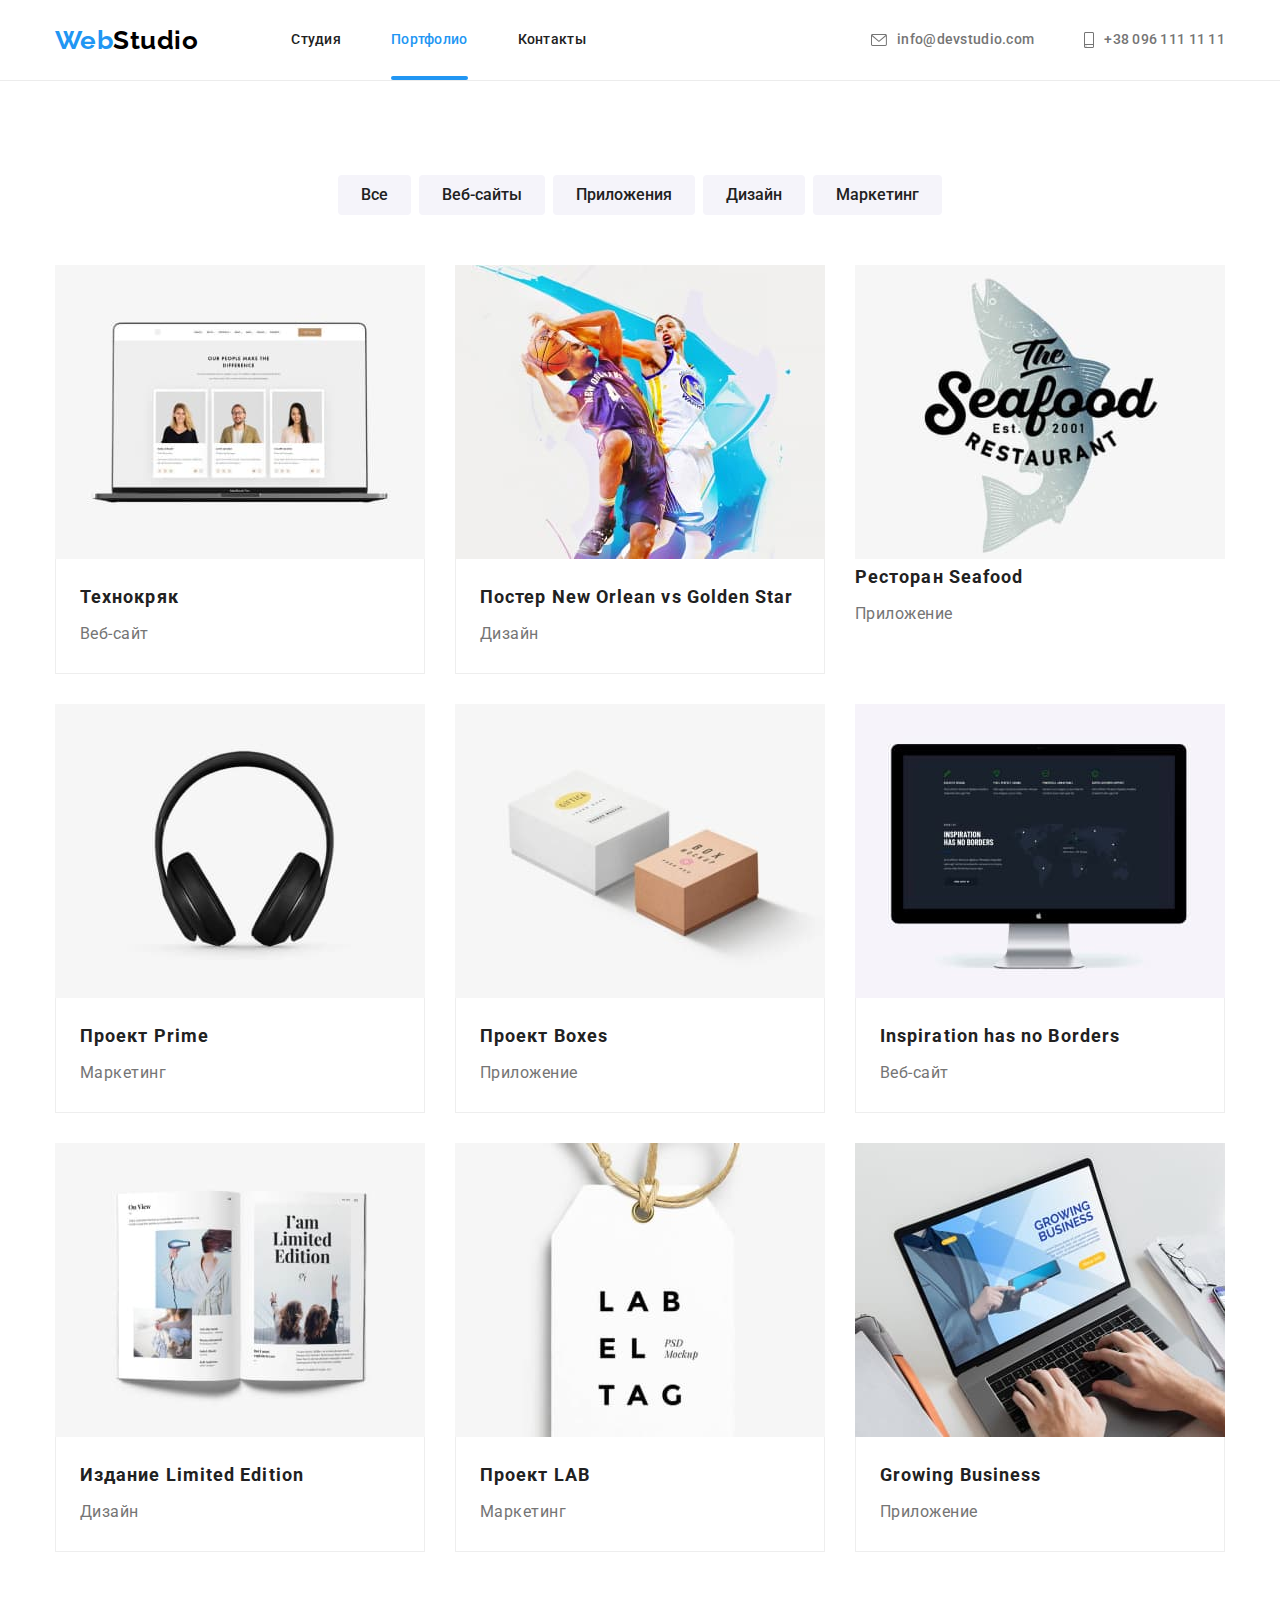
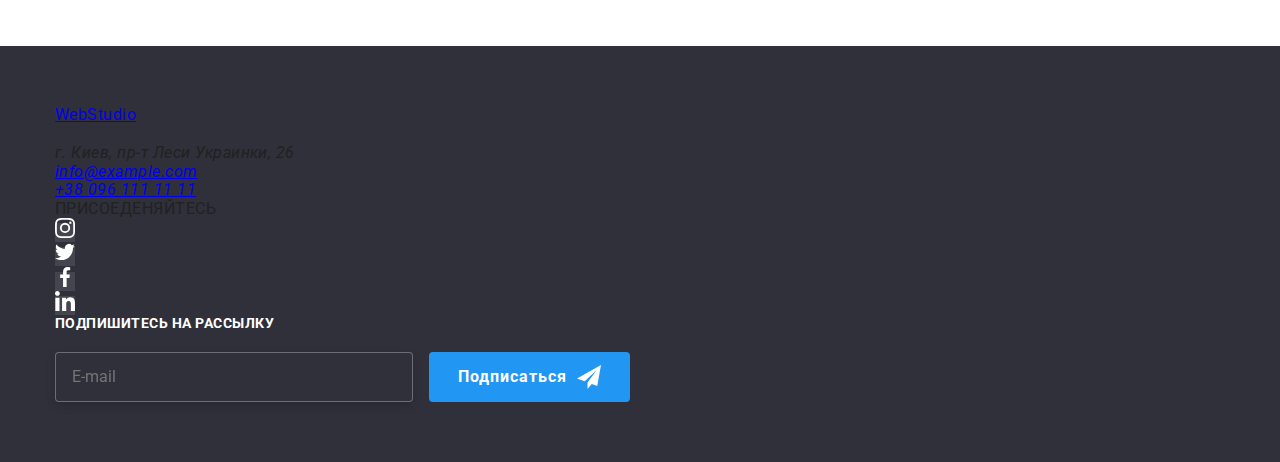
==== commit 897b60f5: "07-BEM footer" ====
--- a/portfolio.html
+++ b/portfolio.html
@@ -11,6 +11,10 @@
       href="https://fonts.googleapis.com/css2?family=Raleway:wght@700&family=Roboto:wght@400;500;700;900&display=swap"
       rel="stylesheet"
     />
+    <link
+      rel="stylesheet"
+      href="https://cdnjs.cloudflare.com/ajax/libs/modern-normalize/1.1.0/modern-normalize.min.css"
+    />
     <link rel="stylesheet" href="./css/styles.css" />
   </head>
 
@@ -19,20 +23,20 @@
     <header class="page-header">
       <div class="container">
         <div class="header">
-          <nav class="navigation">
+          <nav class="page-header__nav">
             <a class="logo" href="./index.html">
-              Web<span class="logo-black">Studio</span>
+              Web<span class="logo__text--black">Studio</span>
             </a>
             <ul class="site-nav">
               <li class="site-nav__item">
-                <a href="./index.html" class="site-nav__link">Студия</a>
+                <a
+                  href="./index.html"
+                  class="site-nav__link "
+                  >Студия</a
+                >
               </li>
               <li class="site-nav__item">
-                <a
-                  href="./portfolio.html"
-                  class="site-nav__link site-nav__link--activ"
-                  >Портфолио</a
-                >
+                <a href="./portfolio.html" class="site-nav__link site-nav__link--activ">Портфолио</a>
               </li>
               <li class="site-nav__item">
                 <a href="" class="site-nav__link">Контакты</a>
@@ -60,6 +64,9 @@
         </div>
       </div>
     </header>
+
+    <!-- main -->
+
     <main>
       <section class="section">
         <div class="container">
@@ -86,219 +93,219 @@
           <ul class="card-set">
             <li class="card-set__item">
               <a href="" class="card-set__link">
-                <div class="card-set__content">
+                <div class="product">
                   <img
                     src="./images/technoquack.jpg"
                     alt="Веб-сайт"
                     width="370"
                     height="294"
                   />
-                  <div class="card-set__overlay">
-                    <p class="card-set__text">
-                      Ресурс предлагает комплексные предложения с разным уровнем
-                      функционала и сервисов. Все это позволит посетителю
-                      получить исчерпывающие сведения о компании или частном
-                      лице.
-                    </p>
-                  </div>
-                </div>
-                <div class="card-set__meta">
-                  <h2 class="card-set__title">Технокряк</h2>
-                  <p class="card-set__name">Веб-сайт</p>
-                </div>
-              </a>
-            </li>
-            <li class="card-set__item">
-              <a href="" class="card-set__link">
-                <div class="card-set__content">
+                  <div class="product__overlay">
+                    <p class="product__text">
+                      Ресурс предлагает комплексные предложения с разным уровнем
+                      функционала и сервисов. Все это позволит посетителю
+                      получить исчерпывающие сведения о компании или частном
+                      лице.
+                    </p>
+                  </div>
+                </div>
+                <div class="product__meta">
+                  <h2 class="product__title">Технокряк</h2>
+                  <p class="product__name">Веб-сайт</p>
+                </div>
+              </a>
+            </li>
+            <li class="card-set__item">
+              <a href="" class="card-set__link">
+                <div class="product">
                   <img
                     src="./images/neworlean-vs-golden-star.jpg"
                     alt="Дизайн"
                     width="370"
                     height="294"
                   />
-                  <div class="card-set__overlay">
-                    <p class="card-set__text">
-                      Ресурс предлагает комплексные предложения с разным уровнем
-                      функционала и сервисов. Все это позволит посетителю
-                      получить исчерпывающие сведения о компании или частном
-                      лице.
-                    </p>
-                  </div>
-                </div>
-                <div class="card-set__meta">
-                  <h2 class="card-set__title">
+                  <div class="product__overlay">
+                    <p class="product__text">
+                      Ресурс предлагает комплексные предложения с разным уровнем
+                      функционала и сервисов. Все это позволит посетителю
+                      получить исчерпывающие сведения о компании или частном
+                      лице.
+                    </p>
+                  </div>
+                </div>
+                <div class="product__meta">
+                  <h2 class="product__title">
                     Постер New Orlean vs Golden Star
                   </h2>
-                  <p class="card-set__name">Дизайн</p>
-                </div>
-              </a>
-            </li>
-            <li class="card-set__item">
-              <a href="" class="card-set__link">
-                <div class="card-set__content">
+                  <p class="product__name">Дизайн</p>
+                </div>
+              </a>
+            </li>
+            <li class="card-set__item">
+              <a href="" class="card-set__link">
+                <div class="product">
                   <img
                     src="./images/seafood.jpg"
                     alt="Приложение"
                     width="370"
                     height="294"
                   />
-                  <div class="card-set__overlay">
-                    <p class="card-set__text">
-                      Ресурс предлагает комплексные предложения с разным уровнем
-                      функционала и сервисов. Все это позволит посетителю
-                      получить исчерпывающие сведения о компании или частном
-                      лице.
-                    </p>
-                  </div>
-                </div>
-                <div class="card-set__meta">
-                  <h2 class="card-set__title">Ресторан Seafood</h2>
-                  <p class="card-set__name">Приложение</p>
-                </div>
-              </a>
-            </li>
-            <li class="card-set__item">
-              <a href="" class="card-set__link">
-                <div class="card-set__content">
+                  <div class="product__overlay">
+                    <p class="product__text">
+                      Ресурс предлагает комплексные предложения с разным уровнем
+                      функционала и сервисов. Все это позволит посетителю
+                      получить исчерпывающие сведения о компании или частном
+                      лице.
+                    </p>
+                  </div>
+                </div>
+                <div class=productt__meta">
+                  <h2 class="product__title">Ресторан Seafood</h2>
+                  <p class="product__name">Приложение</p>
+                </div>
+              </a>
+            </li>
+            <li class="card-set__item">
+              <a href="" class="card-set__link">
+                <div class="product">
                   <img
                     src="./images/prime.jpg"
                     alt="Маркетинг"
                     width="370"
                     height="294"
                   />
-                  <div class="card-set__overlay">
-                    <p class="card-set__text">
-                      Ресурс предлагает комплексные предложения с разным уровнем
-                      функционала и сервисов. Все это позволит посетителю
-                      получить исчерпывающие сведения о компании или частном
-                      лице.
-                    </p>
-                  </div>
-                </div>
-                <div class="card-set__meta">
-                  <h2 class="card-set__title">Проект Prime</h2>
-                  <p class="card-set__name">Маркетинг</p>
-                </div>
-              </a>
-            </li>
-            <li class="card-set__item">
-              <a href="" class="card-set__link">
-                <div class="card-set__content">
+                  <div class="product__overlay">
+                    <p class="product__text">
+                      Ресурс предлагает комплексные предложения с разным уровнем
+                      функционала и сервисов. Все это позволит посетителю
+                      получить исчерпывающие сведения о компании или частном
+                      лице.
+                    </p>
+                  </div>
+                </div>
+                <div class="product__meta">
+                  <h2 class="product__title">Проект Prime</h2>
+                  <p class="product__name">Маркетинг</p>
+                </div>
+              </a>
+            </li>
+            <li class="card-set__item">
+              <a href="" class="card-set__link">
+                <div class="product">
                   <img
                     src="./images/boxes.jpg"
                     alt="Приложение"
                     width="370"
                     height="294"
                   />
-                  <div class="card-set__overlay">
-                    <p class="card-set__text">
-                      Ресурс предлагает комплексные предложения с разным уровнем
-                      функционала и сервисов. Все это позволит посетителю
-                      получить исчерпывающие сведения о компании или частном
-                      лице.
-                    </p>
-                  </div>
-                </div>
-                <div class="card-set__meta">
-                  <h2 class="card-set__title">Проект Boxes</h2>
-                  <p class="card-set__name">Приложение</p>
-                </div>
-              </a>
-            </li>
-            <li class="card-set__item">
-              <a href="" class="card-set__link">
-                <div class="card-set__content">
+                  <div class="product__overlay">
+                    <p class="product__text">
+                      Ресурс предлагает комплексные предложения с разным уровнем
+                      функционала и сервисов. Все это позволит посетителю
+                      получить исчерпывающие сведения о компании или частном
+                      лице.
+                    </p>
+                  </div>
+                </div>
+                <div class="product__meta">
+                  <h2 class="product__title">Проект Boxes</h2>
+                  <p class="product__name">Приложение</p>
+                </div>
+              </a>
+            </li>
+            <li class="card-set__item">
+              <a href="" class="card-set__link">
+                <div class="product">
                   <img
                     src="./images/inspiration-has-no-borders.jpg"
                     alt="Веб-сайт"
                     width="370"
                     height="294"
                   />
-                  <div class="card-set__overlay">
-                    <p class="card-set__text">
-                      Ресурс предлагает комплексные предложения с разным уровнем
-                      функционала и сервисов. Все это позволит посетителю
-                      получить исчерпывающие сведения о компании или частном
-                      лице.
-                    </p>
-                  </div>
-                </div>
-                <div class="card-set__meta">
-                  <h2 class="card-set__title">Inspiration has no Borders</h2>
-                  <p class="card-set__name">Веб-сайт</p>
-                </div>
-              </a>
-            </li>
-            <li class="card-set__item">
-              <a href="" class="card-set__link">
-                <div class="card-set__content">
+                  <div class="product__overlay">
+                    <p class="product__text">
+                      Ресурс предлагает комплексные предложения с разным уровнем
+                      функционала и сервисов. Все это позволит посетителю
+                      получить исчерпывающие сведения о компании или частном
+                      лице.
+                    </p>
+                  </div>
+                </div>
+                <div class="product__meta">
+                  <h2 class="product__title">Inspiration has no Borders</h2>
+                  <p class="product__name">Веб-сайт</p>
+                </div>
+              </a>
+            </li>
+            <li class="card-set__item">
+              <a href="" class="card-set__link">
+                <div class="product">
                   <img
                     src="./images/limited-edition.jpg"
                     alt="Дизайн"
                     width="370"
                     height="294"
                   />
-                  <div class="card-set__overlay">
-                    <p class="card-set__text">
-                      Ресурс предлагает комплексные предложения с разным уровнем
-                      функционала и сервисов. Все это позволит посетителю
-                      получить исчерпывающие сведения о компании или частном
-                      лице.
-                    </p>
-                  </div>
-                </div>
-                <div class="card-set__meta">
-                  <h2 class="card-set__title">Издание Limited Edition</h2>
-                  <p class="card-set__name">Дизайн</p>
-                </div>
-              </a>
-            </li>
-            <li class="card-set__item">
-              <a href="" class="card-set__link">
-                <div class="card-set__content">
+                  <div class="product__overlay">
+                    <p class="product__text">
+                      Ресурс предлагает комплексные предложения с разным уровнем
+                      функционала и сервисов. Все это позволит посетителю
+                      получить исчерпывающие сведения о компании или частном
+                      лице.
+                    </p>
+                  </div>
+                </div>
+                <div class="product__meta">
+                  <h2 class="product__title">Издание Limited Edition</h2>
+                  <p class="product__name">Дизайн</p>
+                </div>
+              </a>
+            </li>
+            <li class="card-set__item">
+              <a href="" class="card-set__link">
+                <div class="product">
                   <img
                     src="./images/lab.jpg"
                     alt="Маркетинг"
                     width="370"
                     height="294"
                   />
-                  <div class="card-set__overlay">
-                    <p class="card-set__text">
-                      Ресурс предлагает комплексные предложения с разным уровнем
-                      функционала и сервисов. Все это позволит посетителю
-                      получить исчерпывающие сведения о компании или частном
-                      лице.
-                    </p>
-                  </div>
-                </div>
-                <div class="card-set__meta">
-                  <h2 class="card-set__title">Проект LAB</h2>
-                  <p class="card-set__name">Маркетинг</p>
-                </div>
-              </a>
-            </li>
-            <li class="card-set__item">
-              <a href="" class="card-set__link">
-                <div class="card-set__content">
+                  <div class="product__overlay">
+                    <p class="product__text">
+                      Ресурс предлагает комплексные предложения с разным уровнем
+                      функционала и сервисов. Все это позволит посетителю
+                      получить исчерпывающие сведения о компании или частном
+                      лице.
+                    </p>
+                  </div>
+                </div>
+                <div class="product__meta">
+                  <h2 class="product__title">Проект LAB</h2>
+                  <p class="product__name">Маркетинг</p>
+                </div>
+              </a>
+            </li>
+            <li class="card-set__item">
+              <a href="" class="card-set__link">
+                <div class="product">
                   <img
                     src="./images/growing-business.jpg"
                     alt="Приложение"
                     width="370"
                     height="294"
                   />
-                  <div class="card-set__overlay">
-                    <p class="card-set__text">
-                      Ресурс предлагает комплексные предложения с разным уровнем
-                      функционала и сервисов. Все это позволит посетителю
-                      получить исчерпывающие сведения о компании или частном
-                      лице.
-                    </p>
-                  </div>
-                </div>
-                <div class="card-set__meta">
-                  <h2 class="card-set__title">Growing Business</h2>
-                  <p class="card-set__name">Приложение</p>
+                  <div class="product__overlay">
+                    <p class="product__text">
+                      Ресурс предлагает комплексные предложения с разным уровнем
+                      функционала и сервисов. Все это позволит посетителю
+                      получить исчерпывающие сведения о компании или частном
+                      лице.
+                    </p>
+                  </div>
+                </div>
+                <div class="product__meta">
+                  <h2 class="product__title">Growing Business</h2>
+                  <p class="product__name">Приложение</p>
                 </div>
               </a>
             </li>
--- a/css/styles.css
+++ b/css/styles.css
@@ -43,6 +43,8 @@
   height: auto;
 }
 
+/* header */
+
 .page-header {
   border-bottom: 1px solid #ececec;
 }
@@ -59,7 +61,7 @@
   justify-content: right;
 }
 
-.navigation {
+.page-header__nav {
   align-items: center;
   display: flex;
 }
@@ -76,7 +78,7 @@
   text-decoration: none;
 }
 
-.logo-black {
+.logo__text--black {
   color: #000000;
 }
 
@@ -175,7 +177,7 @@
 
 /* hero */
 
-.overlay {
+.hero__overlay {
   max-width: 1600px;
   height: 600px;
   margin-right: auto;
@@ -191,7 +193,7 @@
   background: #c4c4c4;
 }
 
-.hero-title {
+.hero__title {
   width: 696px;
   margin-bottom: 30px;
   margin-right: auto;
@@ -247,13 +249,13 @@
   z-index: 2;
 }
 
-.backdrop.is-hidden {
+.backdrop--is-hidden {
   opacity: 0;
   pointer-events: none;
   visibility: visible;
 }
 
-.backdrop.is-hidden .modal {
+.backdrop--is-hidden .modal {
   transform: scale(0.9) translate(-50%, -50%);
 }
 
@@ -275,6 +277,33 @@
   transition: transform 250ms cubic-bezier(0.4, 0, 0.2, 1);
 }
 
+.button-close {
+  position: absolute;
+  top: 8px;
+  right: 8px;
+  width: 30px;
+  height: 30px;
+  padding: 5px;
+
+  border: 1px solid rgba(0, 0, 0, 0.1);
+  border-radius: 50%;
+  outline: none;
+
+  background-color: var(--main-bg-color);
+}
+
+.button-close__icon {
+  height: 18px;
+  fill: var(--title-text-color);
+
+  transition: fill 250ms cubic-bezier(0.4, 0, 0.2, 1);
+}
+
+.button-close:hover > .button-close__icon,
+.button-close:focus > .button-close__icon {
+  fill: var(--accent-color);
+}
+
 /* form */
 
 .form {
@@ -282,7 +311,7 @@
   width: 448px;
 }
 
-.form-title {
+.form__title {
   display: block;
   margin-bottom: 12px;
   font-size: 20px;
@@ -291,14 +320,14 @@
   letter-spacing: 0.03em;
 }
 
-.form-field {
+.form__field {
   position: relative;
   margin-bottom: 10px;
   display: flex;
   flex-direction: column;
 }
 
-.form-field input {
+.form__input {
   height: 40px;
   margin: 0;
   padding-top: 12px;
@@ -312,7 +341,7 @@
   transition: border 250ms cubic-bezier(0.4, 0, 0.2, 1);
 }
 
-.form-field label {
+.form__label {
   font-size: 12px;
   line-height: 1.17;
   letter-spacing: 0.01em;
@@ -320,37 +349,7 @@
   margin-bottom: 4px;
 }
 
-.form-field textarea::placeholder {
-  font-size: 12px;
-  line-height: 1.17;
-  letter-spacing: 0.01em;
-
-  color: rgba(117, 117, 117, 0.5);
-}
-
-.form-icon {
-  position: absolute;
-  display: inline-block;
-  top: 50%;
-  left: 15px;
-  fill: var(--title-text-color);
-
-  transition: fill 250ms cubic-bezier(0.4, 0, 0.2, 1);
-}
-
-.form-field input:hover ~ .form-icon,
-.form-field input:focus ~ .form-icon {
-  fill: var(--accent-color);
-}
-
-.form-field input:hover,
-.form-field input:focus,
-.form-field textarea:hover,
-.form-field textarea:focus-within {
-  border: 1px solid var(--accent-color);
-}
-
-textarea {
+.form__textarea {
   min-height: 120px;
   margin: 0;
   padding: 12px 16px;
@@ -362,14 +361,44 @@
   transition: border 250ms cubic-bezier(0.4, 0, 0.2, 1);
 }
 
-.checkbox {
+.form__textarea::placeholder {
+  font-size: 12px;
+  line-height: 1.17;
+  letter-spacing: 0.01em;
+
+  color: rgba(117, 117, 117, 0.5);
+}
+
+.form__icon {
+  position: absolute;
+  display: inline-block;
+  top: 50%;
+  left: 15px;
+  fill: var(--title-text-color);
+
+  transition: fill 250ms cubic-bezier(0.4, 0, 0.2, 1);
+}
+
+.form__input:hover ~ .form__icon,
+.form__input:focus ~ .form__icon {
+  fill: var(--accent-color);
+}
+
+.form__input:hover,
+.form__input:focus,
+.form__textarea:hover,
+.form__textarea:focus-within {
+  border: 1px solid var(--accent-color);
+}
+
+.form__checkbox {
   margin-top: 10px;
   flex-direction: row;
   align-items: center;
   justify-content: center;
 }
 
-.form-field input[type='checkbox'] {
+.form__input[type='checkbox'] {
   flex-direction: row;
   position: absolute;
   width: 1px;
@@ -381,7 +410,7 @@
   overflow: hidden;
 }
 
-.form-field input[type='checkbox']:checked + .icon-checkbox {
+.form__input[type='checkbox']:checked + .form__checkbox-icon {
   border-color: transparent;
   background-color: var(--accent-color);
   background-image: url('../images/checkbox2.svg');
@@ -389,7 +418,7 @@
   background-repeat: no-repeat;
 }
 
-.form-field label[for='policy'] {
+.form__label[for='policy'] {
   display: flex;
   align-items: center;
   margin: 0;
@@ -399,7 +428,7 @@
   letter-spacing: 0.03em;
 }
 
-.icon-checkbox {
+.form__checkbox-icon {
   display: block;
   width: 16px;
   height: 15px;
@@ -408,12 +437,12 @@
   border-radius: 3px;
 }
 
-.form-checkbox-link {
+.form__checkbox-link {
   color: var(--accent-color);
   outline: none;
 }
 
-.button-modal {
+.button--modal {
   display: block;
   margin-left: auto;
   margin-right: auto;
@@ -425,33 +454,6 @@
   box-shadow: 0px 4px 4px rgba(0, 0, 0, 0.15);
 }
 
-.button-close {
-  position: absolute;
-  top: 8px;
-  right: 8px;
-  width: 30px;
-  height: 30px;
-  padding: 5px;
-
-  border: 1px solid rgba(0, 0, 0, 0.1);
-  border-radius: 50%;
-  outline: none;
-
-  background-color: var(--main-bg-color);
-}
-
-.button-close-icon {
-  height: 18px;
-  fill: var(--title-text-color);
-
-  transition: fill 250ms cubic-bezier(0.4, 0, 0.2, 1);
-}
-
-.button-close:hover > .button-close-icon,
-.button-close:focus > .button-close-icon {
-  fill: var(--accent-color);
-}
-
 /* feature-list */
 
 .section {
@@ -464,11 +466,11 @@
   font-size: 0;
 }
 
-.feature-list {
-  display: flex;
-}
-
-.icons-feature {
+.features {
+  display: flex;
+}
+
+.features__icon {
   display: flex;
   justify-content: center;
   align-items: center;
@@ -479,15 +481,16 @@
   background-color: var(--primary-bg-color);
 }
 
-.feature-list .item {
+.features__item {
+  margin-right: 30px;
   min-width: 270px;
 }
 
-.feature-list .item + .item {
-  margin-left: 30px;
-}
-
-.feature-list .title {
+.features__item:last-child {
+  margin-right: 0;
+}
+
+.features__title {
   margin-bottom: 10px;
 
   font-weight: 700;
@@ -496,7 +499,7 @@
   text-transform: uppercase;
 }
 
-.feature-list .title-list {
+.features__text {
   color: var(--primary-text-color);
 
   font-weight: 400;
@@ -506,11 +509,11 @@
 
 /* work list */
 
-.section-work {
+.section--work {
   padding-top: 0;
 }
 
-.section-title {
+.section__title {
   margin-bottom: 50px;
   text-align: center;
 
@@ -519,16 +522,16 @@
   line-height: 1.17;
 }
 
-.work-list {
+.works {
   display: flex;
   flex-wrap: wrap;
 }
 
-.item {
+.works__item {
   position: relative;
 }
 
-.work-text {
+.works__text {
   display: flex;
   position: absolute;
   justify-content: center;
@@ -547,28 +550,28 @@
   line-height: 1.14;
 }
 
-.work-list .item {
+.works__item {
   flex-basis: calc((100% - 60px) / 3);
   margin-right: 30px;
 }
 
-.work-list .item:nth-child(3n) {
+.works__item:nth-child(3n) {
   margin-right: 0;
 }
 
 /* team */
 
-.section-team {
+.section--team {
   background-color: var(--primary-bg-color);
 }
 
-.team {
+.team-member {
   text-align: center;
   display: flex;
   flex-wrap: wrap;
 }
 
-.team-card {
+.team-member__item {
   flex-basis: calc(100% / 4 - 30px);
   margin-right: 30px;
 
@@ -578,11 +581,11 @@
   border-radius: 0px 0px 4px 4px;
 }
 
-.team-card:last-child {
+.team-member__item:last-child {
   margin-right: 0;
 }
 
-.team .team-title {
+.team-member__name {
   margin-top: 30px;
   margin-bottom: 10px;
 
@@ -591,7 +594,7 @@
   line-height: 1.19;
 }
 
-.team .team-list {
+.team-member__position {
   margin-bottom: 16px;
 
   color: var(--primary-text-color);
@@ -601,20 +604,20 @@
   line-height: 1.19;
 }
 
-.icons-list {
+.social-icons {
   display: flex;
   margin-right: 32px;
   margin-bottom: 30px;
   margin-left: 32px;
 }
 
-.icons-team {
+.social-icons__icon {
   fill: #afb1b8;
 
   transition: fill 250ms cubic-bezier(0.4, 0, 0.2, 1);
 }
 
-.links-team {
+.social-icons__links {
   display: flex;
   padding: 12px;
   cursor: pointer;
@@ -623,18 +626,22 @@
   transition: background-color 250ms cubic-bezier(0.4, 0, 0.2, 1);
 }
 
-.links-team:hover,
-.links-team:focus {
+.social-icons__links:hover,
+.social-icons__links:focus {
   background-color: var(--accent-color);
 }
 
-.links-team:hover .icons-team,
-.links-team:focus .icons-team {
+.social-icons__links:hover .social-icons__icon,
+.social-icons__links:focus .social-icons__icon {
   fill: var(--main-bg-color);
 }
 
-.icons-list .links-list + .links-list {
-  margin-left: 10px;
+.social-icons__item {
+  margin-right: 10px;
+}
+
+.social-icons__item:last-child {
+  margin-right: 0;
 }
 
 /* Clients */
@@ -688,7 +695,7 @@
   background-color: var(--background-black-color);
 }
 
-.logo-footer {
+.logo {
   color: var(--accent-color);
 
   font-weight: 700;
@@ -698,7 +705,7 @@
   text-decoration: none;
 }
 
-.logo-white {
+.logo__text--white {
   color: var(--main-bg-color);
 }
 
@@ -706,12 +713,16 @@
   margin-top: 20px;
 }
 
-.address .element + .element {
+.address__item {
   margin-top: 9px;
 }
 
-.address .title,
-.address .item {
+.address__item:first-child {
+  margin-top: 0;
+}
+
+.address__text,
+.address__link {
   font-style: normal;
   font-weight: 400;
   font-size: 14px;
@@ -719,38 +730,35 @@
   text-decoration: none;
 }
 
-.address .title {
+.address__text {
   color: var(--main-bg-color);
 }
 
-.address .item {
+.address__link {
   color: rgba(255, 255, 255, 0.6);
 }
 
-.address .title:hover,
-.address .title:focus,
-.address .item:hover,
-.address .item:focus {
+.address__text:hover,
+.address__text:focus,
+.address__link:hover,
+.address__link:focus {
   color: var(--accent-color);
 }
 
-.footer-links {
+.page-footer__container {
   align-items: baseline;
   display: flex;
 }
 
-.footer-list {
+.footer-icons {
   margin-left: 70px;
-  padding: 0;
-  width: 206px;
-  height: 80px;
 }
 /* social links */
 .social-links {
   background-color: rgba(255, 255, 255, 0.1);
 }
 
-.title-lincs {
+.footer-icons__title {
   color: var(--main-bg-color);
   margin-bottom: 20px;
 
@@ -764,13 +772,13 @@
   fill: var(--main-bg-color);
 }
 
-.join-list {
+.footer-icons__social-icons {
   margin: 0;
 }
 
 /* portfolio */
 
-/* butttons filtr */
+/* butttons filter */
 
 .filters {
   display: flex;
@@ -836,17 +844,19 @@
     1px 4px 6px rgba(0, 0, 0, 0.16);
 }
 
-.card-set__link:hover .card-set__overlay,
-.card-set__link:focus .card-set__overlay {
+.card-set__link:hover .product__overlay,
+.card-set__link:focus .product__overlay {
   transform: translateY(-100%);
 }
 
-.card-set__content {
+/* product */
+
+.product {
   position: relative;
   overflow: hidden;
 }
 
-.card-set__overlay {
+.product__overlay {
   position: absolute;
   padding: 63px 24px;
 
@@ -856,7 +866,7 @@
   transition: transform 250ms cubic-bezier(0.4, 0, 0.2, 1);
 }
 
-.card-set__text {
+.product__text {
   color: var(--main-bg-color);
 
   font-weight: 400;
@@ -864,7 +874,7 @@
   line-height: 1.56;
 }
 
-.card-set__meta {
+.product__meta {
   padding-top: 20px;
   padding-right: 24px;
   padding-bottom: 24px;
@@ -875,13 +885,13 @@
   background-color: #ffffff;
 }
 
-.card-set__title {
+.product__title {
   font-size: 18px;
   line-height: 2;
   letter-spacing: 0.06em;
 }
 
-.card-set__name {
+.product__name {
   margin-top: 4px;
 
   color: var(--primary-text-color);
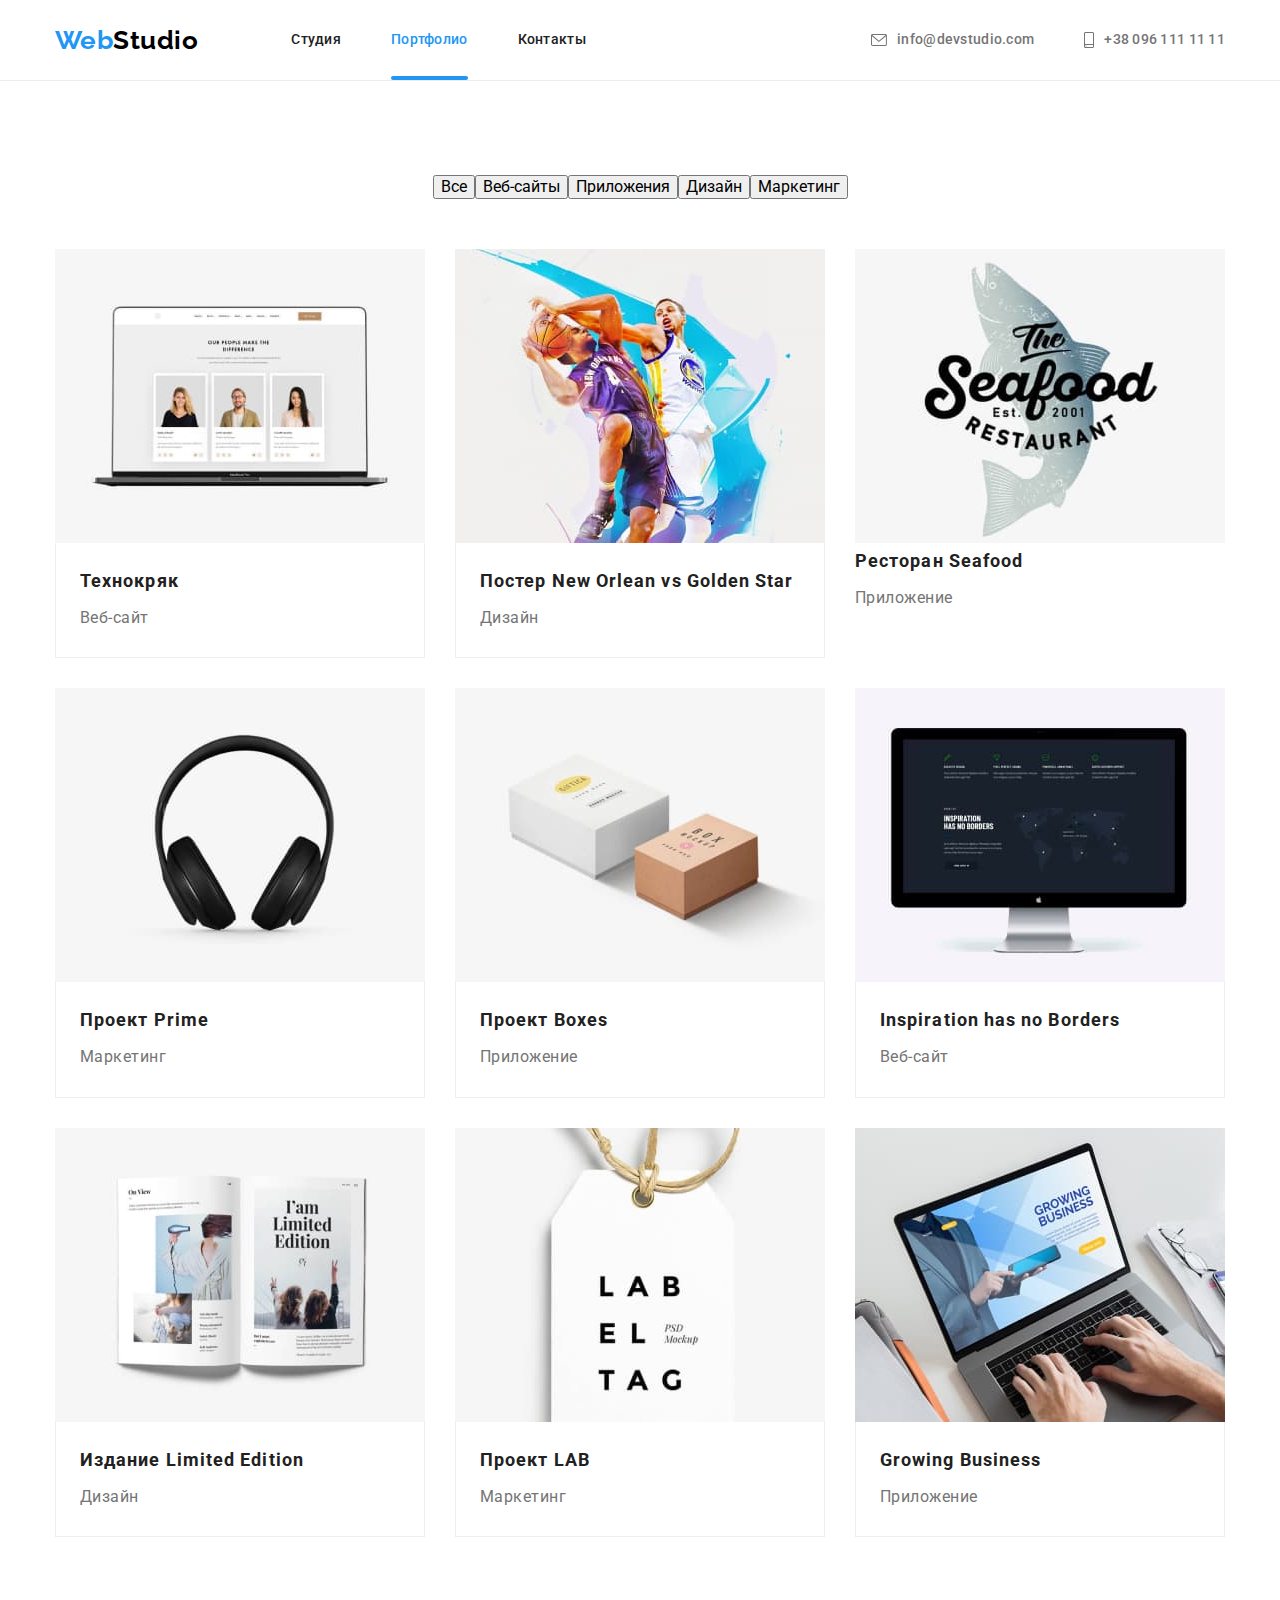
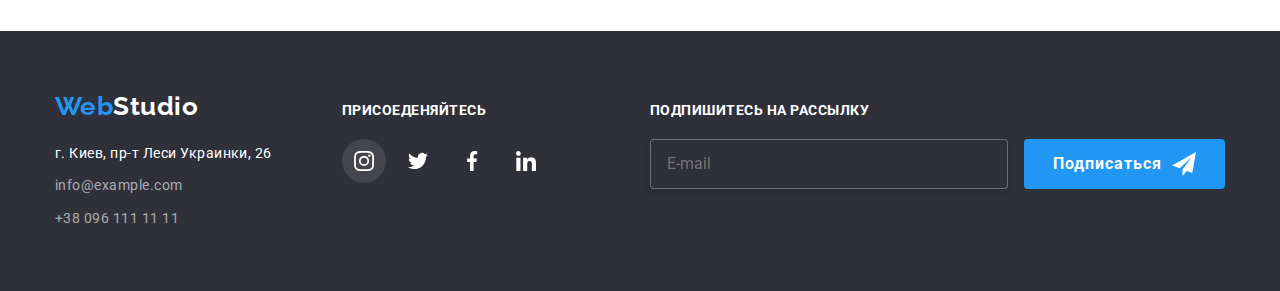
==== commit bbd787d7: "07-BEM all" ====
--- a/portfolio.html
+++ b/portfolio.html
@@ -70,23 +70,23 @@
     <main>
       <section class="section">
         <div class="container">
-          <h1 class="title-hidden">Портфолио</h1>
+          <h1 class="visually-hidden">Портфолио</h1>
           <!-- Кнопки -->
           <ul class="filters">
-            <li class="item">
-              <button class="button-filter" type="button">Все</button>
-            </li>
-            <li class="item">
-              <button class="button-filter" type="button">Веб-сайты</button>
-            </li>
-            <li class="item">
-              <button class="button-filter" type="button">Приложения</button>
-            </li>
-            <li class="item">
-              <button class="button-filter" type="button">Дизайн</button>
-            </li>
-            <li class="item">
-              <button class="button-filter" type="button">Маркетинг</button>
+            <li class="filters__item">
+              <button class="filters__butoon" type="button">Все</button>
+            </li>
+            <li class="filters__item">
+              <button class="filters__butoon" type="button">Веб-сайты</button>
+            </li>
+            <li class="filters__item">
+              <button class="filters__butoon" type="button">Приложения</button>
+            </li>
+            <li class="filters__item">
+              <button class="filters__butoon" type="button">Дизайн</button>
+            </li>
+            <li class="filters__item">
+              <button class="filters__butoon" type="button">Маркетинг</button>
             </li>
           </ul>
           <!-- Портфолио -->
@@ -313,77 +313,102 @@
         </div>
       </section>
     </main>
-    <!--Подвал-->
+    <!--footer-->
     <footer class="page-footer">
-      <div class="container footer-links">
+      <div class="container page-footer__container">
         <div>
-          <a class="logo-footer" href="./index.html"
-            >Web<span class="logo-white">Studio</span></a
+          <a class="logo" href="./index.html"
+            >Web<span class="logo__text--white">Studio</span></a
           >
           <address>
             <ul class="address">
-              <li class="element">
-                <p class="title">г. Киев, пр-т Леси Украинки, 26</p>
-              </li>
-              <li class="element">
-                <a class="item" href="mailto:info@example.com"
+              <li class="address__item">
+                <p class="address__text">г. Киев, пр-т Леси Украинки, 26</p>
+              </li>
+              <li class="address__item">
+                <a class="address__link" href="mailto:info@example.com"
                   >info@example.com</a
                 >
               </li>
-              <li class="element">
-                <a class="item" href="tel:+380961111111">+38 096 111 11 11</a>
+              <li class="address__item">
+                <a class="address__link" href="tel:+380961111111"
+                  >+38 096 111 11 11</a
+                >
               </li>
             </ul>
           </address>
         </div>
 
-        <div class="footer-list">
-          <p class="title-lincs">ПРИСОЕДЕНЯЙТЕСЬ</p>
+        <div class="social">
+          <p class="social__title">ПРИСОЕДЕНЯЙТЕСЬ</p>
 
-          <ul class="icons-list join-list">
-            <li class="links-list">
-              <a href="" class="links-team social-links">
-                <svg class="icons-team icon-footer" width="20" height="20">
+          <ul class="list-icons social__list-icons">
+            <li class="list-icons__item">
+              <a href="" class="list-icons__link social__link">
+                <svg
+                  class="list-icons__icon social__icon"
+                  width="20"
+                  height="20"
+                >
                   <use href="./images/icons.svg#instagram"></use>
                 </svg>
               </a>
             </li>
-            <li class="links-list">
-              <a href="" class="links-team social-links">
-                <svg class="icons-team icon-footer" width="20" height="20">
+            <li class="list-icons__item">
+              <a href="" class="list-icons__link social-link">
+                <svg
+                  class="list-icons__icon social__icon"
+                  width="20"
+                  height="20"
+                >
                   <use href="./images/icons.svg#twitter"></use>
                 </svg>
               </a>
             </li>
-            <li class="links-list">
-              <a href="" class="links-team social-links">
-                <svg class="icons-team icon-footer" width="20" height="20">
+            <li class="list-icons__item">
+              <a href="" class="list-icons__link social-link">
+                <svg
+                  class="list-icons__icon social__icon"
+                  width="20"
+                  height="20"
+                >
                   <use href="./images/icons.svg#facebook"></use>
                 </svg>
               </a>
             </li>
-            <li class="links-list">
-              <a href="" class="links-team social-links">
-                <svg class="icons-team icon-footer" width="20" height="20">
+            <li class="list-icons__item">
+              <a href="" class="list-icons__link social-link">
+                <svg
+                  class="list-icons__icon social__icon"
+                  width="20"
+                  height="20"
+                >
                   <use href="./images/icons.svg#linkedin"></use>
                 </svg>
               </a>
             </li>
           </ul>
         </div>
-        <div class="footer-modal">
-          <form class="footer-form">
-            <p class="footer-modal-text">Подпишитесь на рассылку</p>
-            <div class="footer-form-field">
-              <label for="mail"></label>
-              <input type="email" name="mail" id="mail" placeholder="E-mail" />
-            </div>
-            <button class="button footer-modal-button" type="submit">
+        <div class="subscription">
+          <form action="javascript:void(0);" class="subscription__form">
+            <p class="subscription__text">Подпишитесь на рассылку</p>
+            <div class="subscription__form-field">
+              <label for="email"></label>
+              <input
+                type="email"
+                name="mail"
+                id="email"
+                placeholder="E-mail"
+                class="subscription__input"
+              />
+              <button class="button subscription__button" type="submit">
               Подписаться
-              <svg width="24" height="24" class="footer-modal-icon">
+              <svg width="24" height="24" class="subscription__icon">
                 <use href="./images/icons.svg#plane"></use>
               </svg>
             </button>
+            </div>
+            
           </form>
         </div>
       </div>
--- a/css/styles.css
+++ b/css/styles.css
@@ -442,7 +442,7 @@
   outline: none;
 }
 
-.button--modal {
+.modal__button {
   display: block;
   margin-left: auto;
   margin-right: auto;
@@ -461,9 +461,17 @@
   padding-bottom: 94px;
 }
 
-.title-hidden {
-  text-align: center;
-  font-size: 0;
+.visually-hidden {
+  position: absolute;
+  white-space: nowrap;
+  width: 1px;
+  height: 1px;
+  overflow: hidden;
+  border: 0;
+  padding: 0;
+  clip: rect(0 0 0 0);
+  clip-path: inset(50%);
+  margin: -1px;
 }
 
 .features {
@@ -604,20 +612,20 @@
   line-height: 1.19;
 }
 
-.social-icons {
+.list-icons {
   display: flex;
   margin-right: 32px;
   margin-bottom: 30px;
   margin-left: 32px;
 }
 
-.social-icons__icon {
+.list-icons__icon {
   fill: #afb1b8;
 
   transition: fill 250ms cubic-bezier(0.4, 0, 0.2, 1);
 }
 
-.social-icons__links {
+.list-icons__link {
   display: flex;
   padding: 12px;
   cursor: pointer;
@@ -626,21 +634,21 @@
   transition: background-color 250ms cubic-bezier(0.4, 0, 0.2, 1);
 }
 
-.social-icons__links:hover,
-.social-icons__links:focus {
+.list-icons__link:hover,
+.list-icons__link:focus {
   background-color: var(--accent-color);
 }
 
-.social-icons__links:hover .social-icons__icon,
-.social-icons__links:focus .social-icons__icon {
+.list-icons__link:hover .list-icons__icon,
+.list-icons__link:focus .list-icons__icon {
   fill: var(--main-bg-color);
 }
 
-.social-icons__item {
+.list-icons__item {
   margin-right: 10px;
 }
 
-.social-icons__item:last-child {
+.list-icons__item:last-child {
   margin-right: 0;
 }
 
@@ -651,11 +659,11 @@
   box-sizing: border-box;
 }
 
-.clients-list {
-  display: flex;
-}
-
-.client-link {
+.clients__item {
+  display: flex;
+}
+
+.clients__link {
   display: flex;
   justify-content: center;
   align-items: center;
@@ -666,25 +674,29 @@
   height: 92px;
 }
 
-.icons-client {
+.clients__icon {
   fill: #afb1b8;
   border: none;
 
   transition: fill 250ms cubic-bezier(0.4, 0, 0.2, 1);
 }
 
-.client-link:hover,
-.client-link:focus {
+.clients__link:hover,
+.clients__link:focus {
   border: 1px solid var(--accent-color);
 }
 
-.client-link:hover .icons-client,
-.client-link:focus .icons-client {
+.clients__link:hover .clients__icon,
+.clients__link:focus .clients__icon {
   fill: var(--accent-color);
 }
 
-.clients-list + .clients-list {
-  margin-left: 30px;
+.clients__item {
+  margin-right: 30px;
+}
+
+.clients__item:last-child {
+  margin-right: 0;
 }
 
 /* footer */
@@ -750,15 +762,17 @@
   display: flex;
 }
 
-.footer-icons {
+/* social links */
+
+.social {
   margin-left: 70px;
 }
-/* social links */
-.social-links {
+
+.social__link {
   background-color: rgba(255, 255, 255, 0.1);
 }
 
-.footer-icons__title {
+.social__title {
   color: var(--main-bg-color);
   margin-bottom: 20px;
 
@@ -768,11 +782,11 @@
   text-transform: uppercase;
 }
 
-.icon-footer {
+.social__icon {
   fill: var(--main-bg-color);
 }
 
-.footer-icons__social-icons {
+.social__list-icons {
   margin: 0;
 }
 
@@ -901,11 +915,13 @@
   line-height: 1.88;
 }
 
-.footer-modal {
+/* subscription */
+
+.subscription {
   margin-left: auto;
 }
 
-.footer-modal-text {
+.subscription__text {
   margin-bottom: 20px;
   font-weight: 700;
   font-size: 14px;
@@ -915,15 +931,15 @@
   color: var(--main-bg-color);
 }
 
-.footer-form {
+.subscription__form {
   background-color: var(--background-black-color);
 }
 
-.footer-form-field {
+.subscriptio__form-field {
   display: inline-block;
 }
 
-.footer-form-field input[type='email'] {
+.subscription__input[type='email'] {
   width: 358px;
   height: 50px;
   padding-left: 16px;
@@ -939,12 +955,12 @@
   transition: border 250ms cubic-bezier(0.4, 0, 0.2, 1);
 }
 
-.footer-form-field input:hover,
-.footer-form-field input:focus {
+.subscription__input:hover,
+.subscription__input:focus {
   border: 1px solid var(--main-bg-color);
 }
 
-.footer-modal-button {
+.subscription__button {
   display: inline-flex;
   align-items: center;
   min-width: 200px;
@@ -952,6 +968,6 @@
   padding: 10px 28px;
 }
 
-.footer-modal-icon {
+.subscription__icon {
   margin-left: 10px;
 }
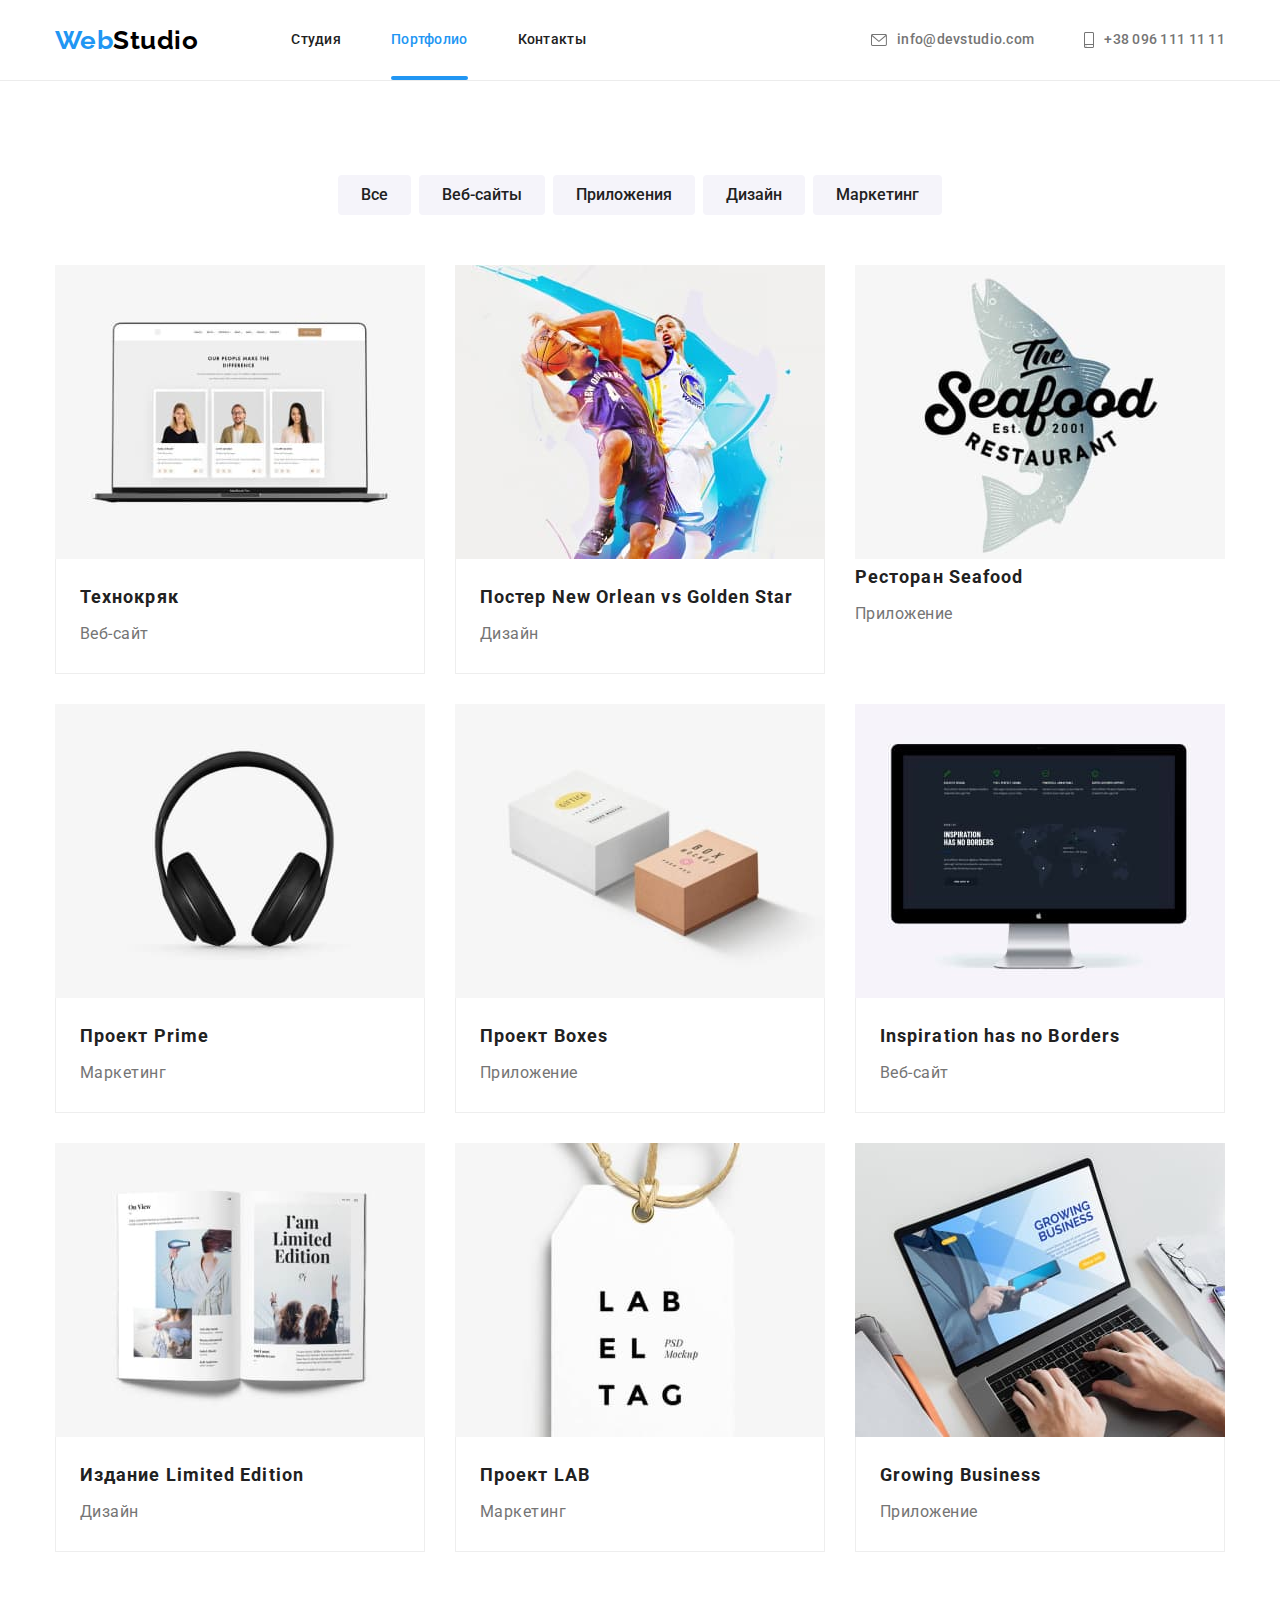
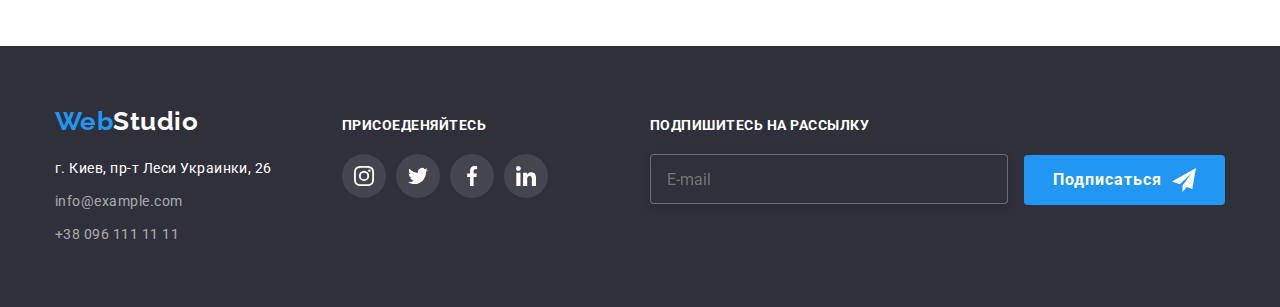
==== commit 02df1d77: "07-SCSS" ====
--- a/portfolio.html
+++ b/portfolio.html
@@ -355,7 +355,7 @@
               </a>
             </li>
             <li class="list-icons__item">
-              <a href="" class="list-icons__link social-link">
+              <a href="" class="list-icons__link social__link">
                 <svg
                   class="list-icons__icon social__icon"
                   width="20"
@@ -366,7 +366,7 @@
               </a>
             </li>
             <li class="list-icons__item">
-              <a href="" class="list-icons__link social-link">
+              <a href="" class="list-icons__link social__link">
                 <svg
                   class="list-icons__icon social__icon"
                   width="20"
@@ -377,7 +377,7 @@
               </a>
             </li>
             <li class="list-icons__item">
-              <a href="" class="list-icons__link social-link">
+              <a href="" class="list-icons__link social__link">
                 <svg
                   class="list-icons__icon social__icon"
                   width="20"
--- a/css/styles.css
+++ b/css/styles.css
@@ -800,11 +800,11 @@
   margin-bottom: 50px;
 }
 
-.filters .item + .item {
-  margin-left: 8px;
-}
-
-.button-filter {
+.filters__item:not(:last-child) {
+  margin-right: 8px;
+}
+
+.filters__butoon {
   border-radius: 4px;
   padding: 6px 22px;
   border: 1px solid transparent;
@@ -822,8 +822,8 @@
     color 250ms cubic-bezier(0.4, 0, 0.2, 1), background-color 250ms cubic-bezier(0.4, 0, 0.2, 1);
 }
 
-.button-filter:hover,
-.button-filter:focus {
+.filters__butoon:hover,
+.filters__butoon:focus {
   color: var(--main-bg-color);
   background-color: var(--accent-color);
   box-shadow: 0px 3px 1px rgba(0, 0, 0, 0.1), 0px 1px 2px rgba(0, 0, 0, 0.08),
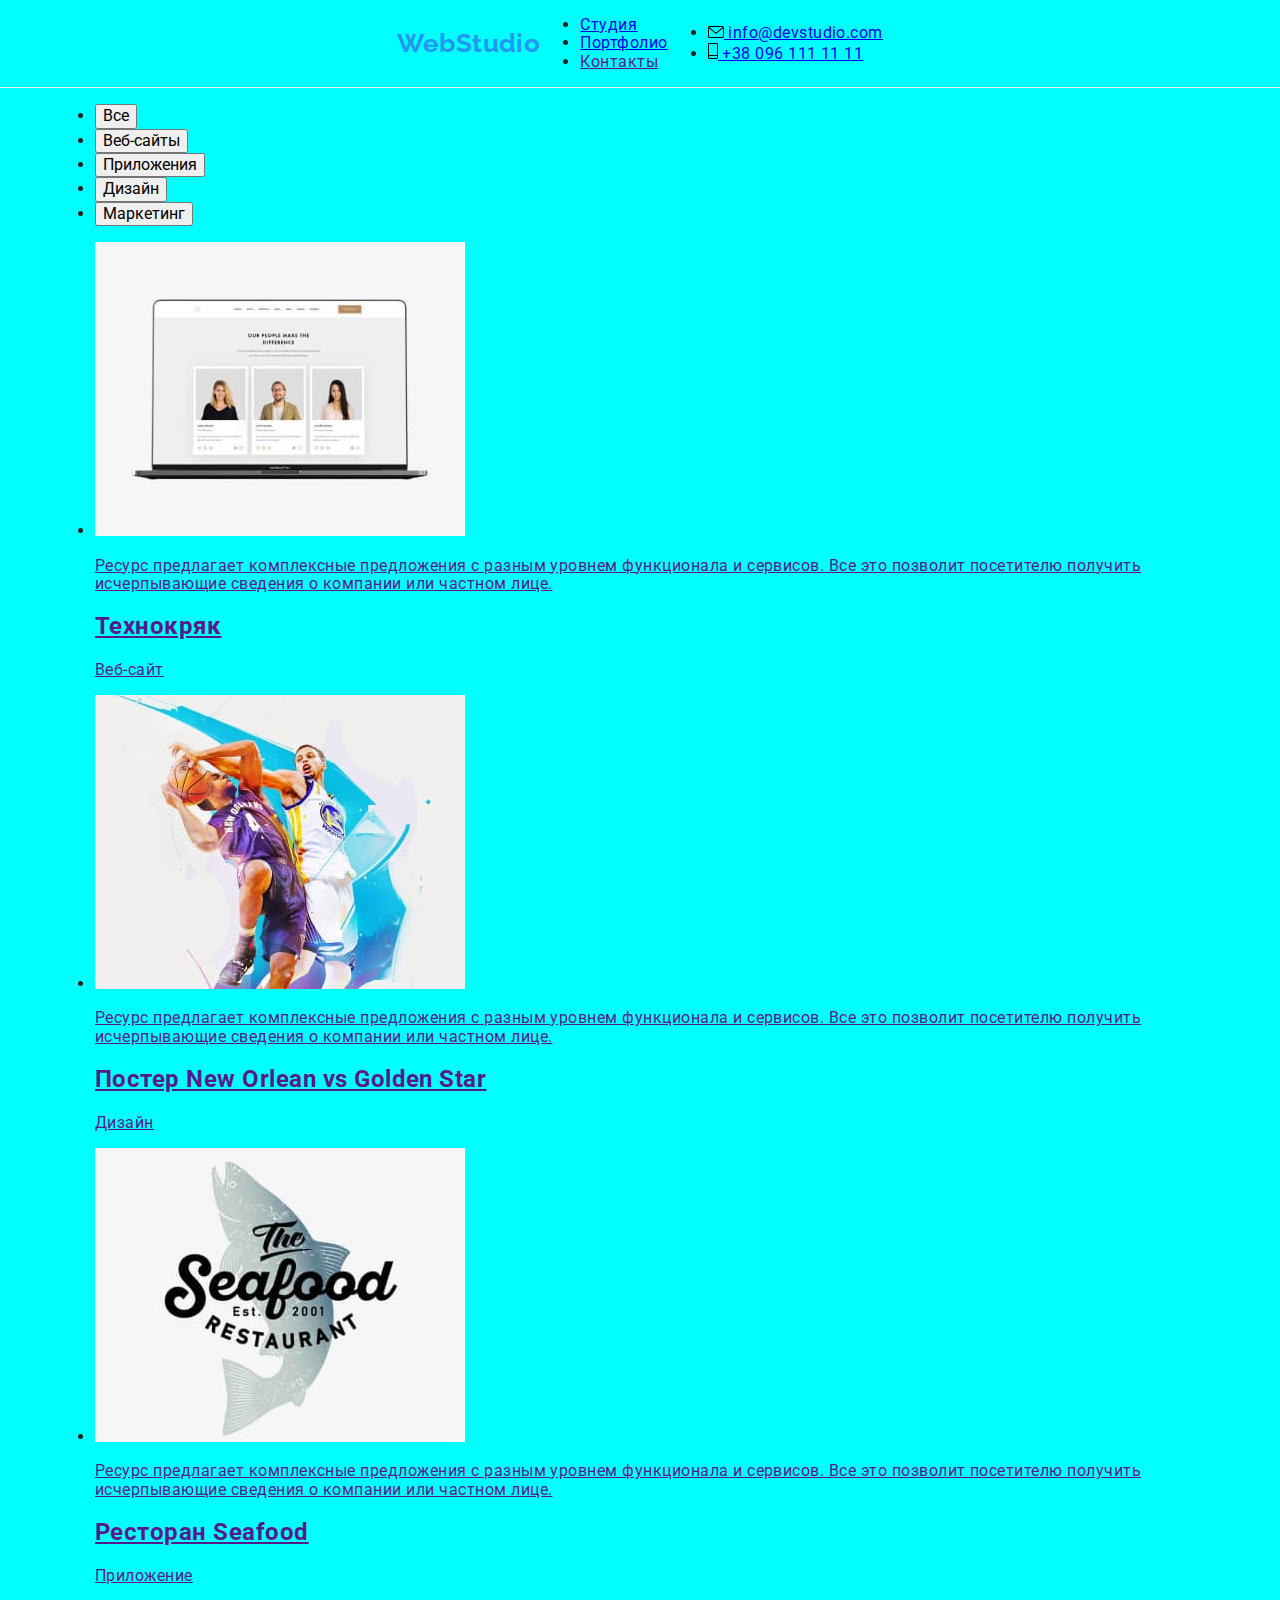
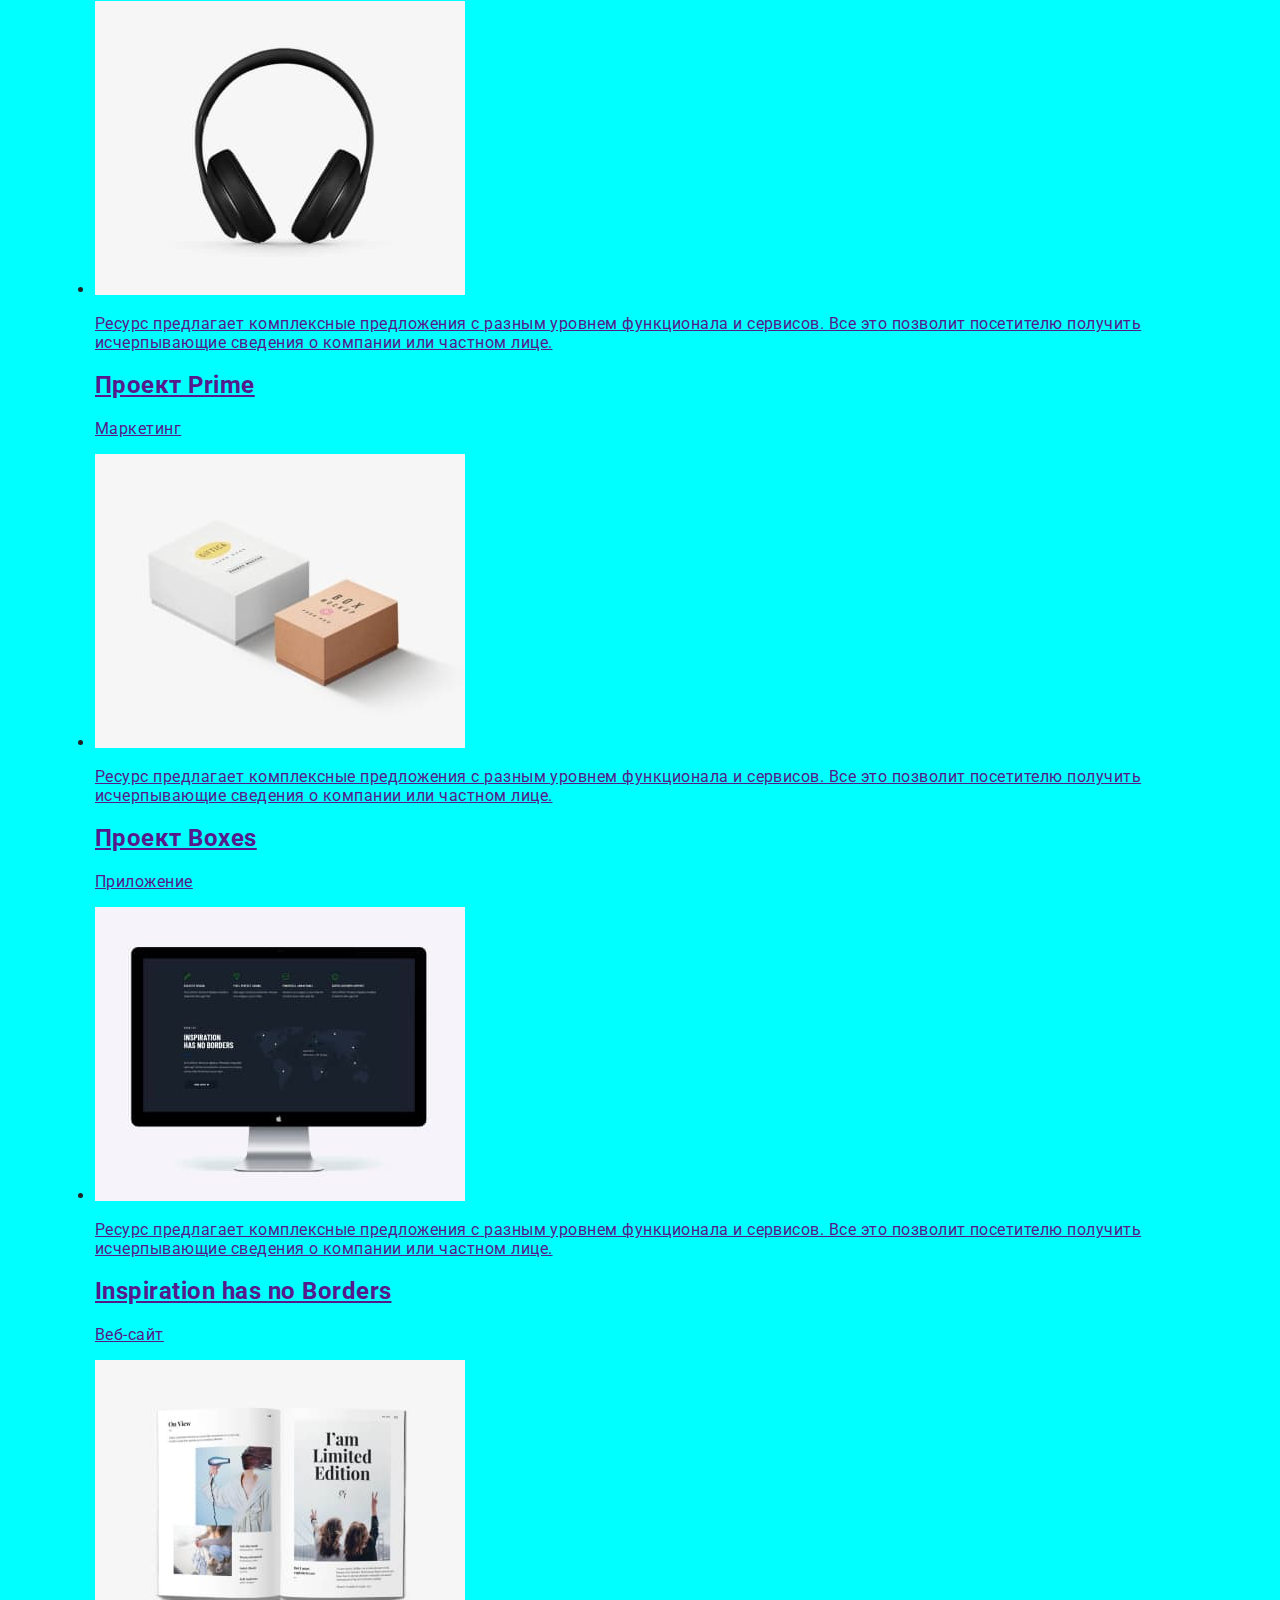
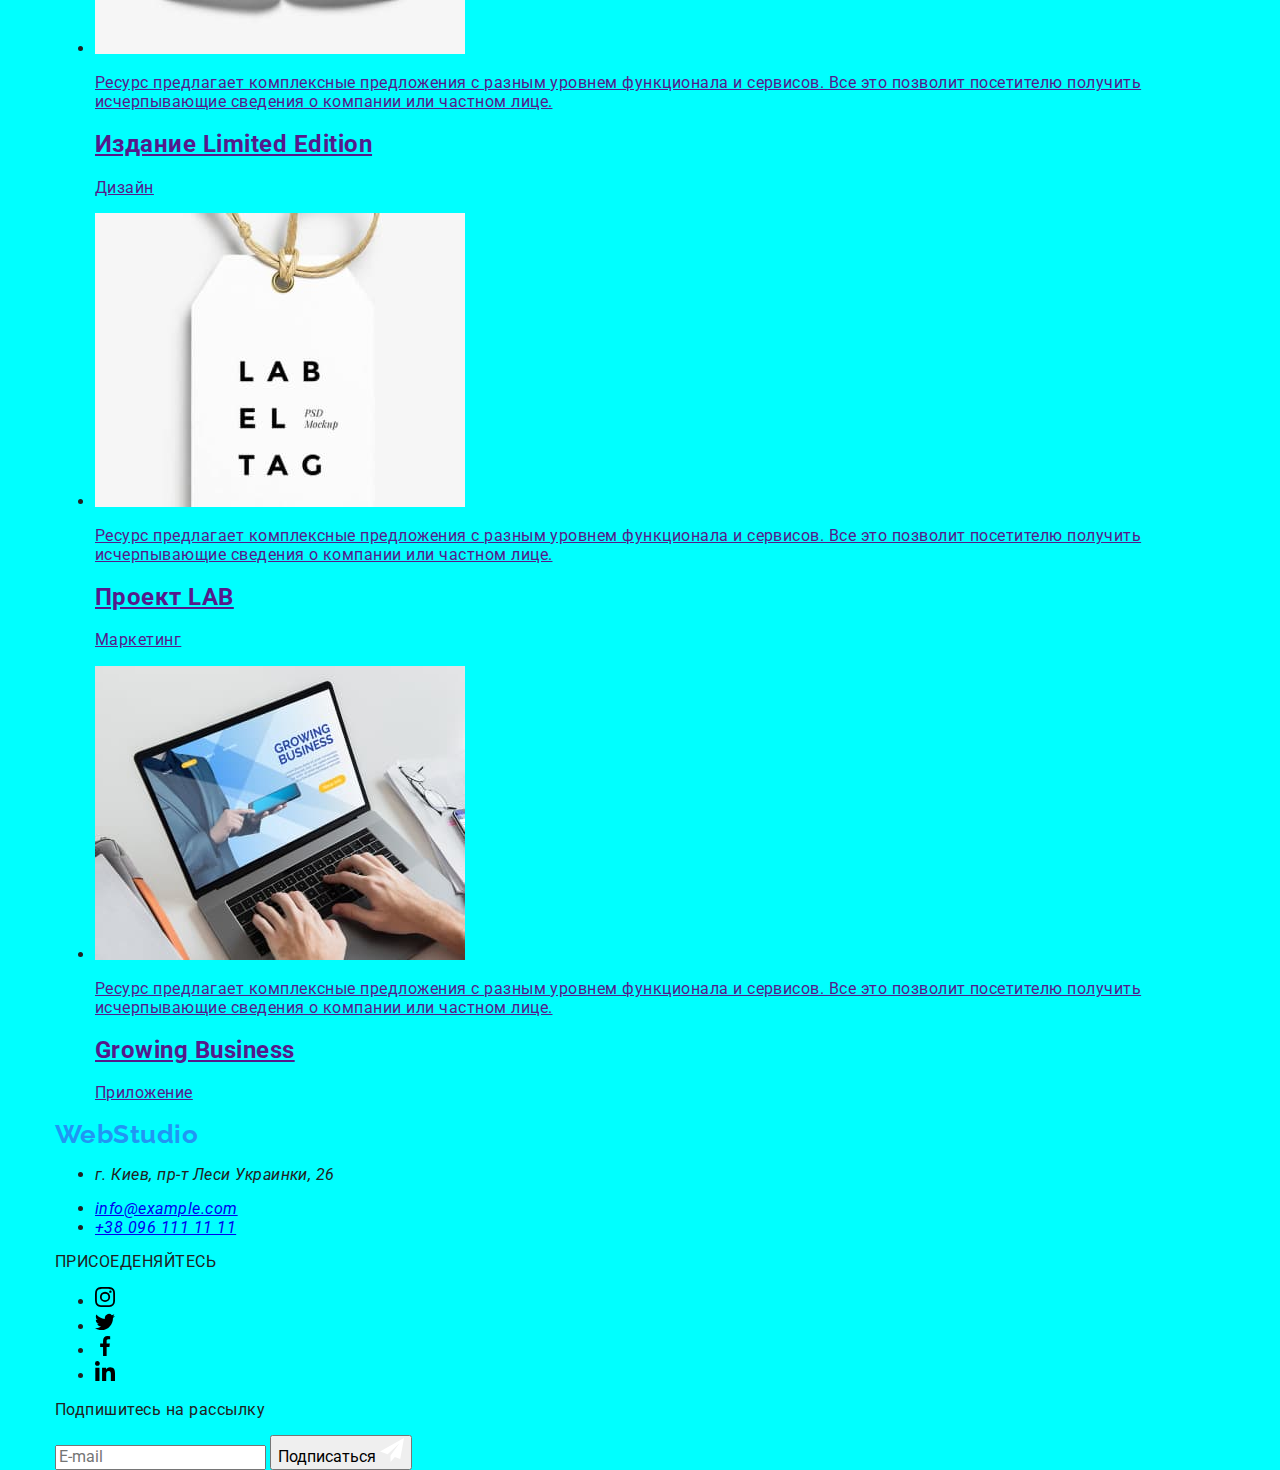
==== commit 2b861552: "07-main-Scss" ====
--- a/portfolio.html
+++ b/portfolio.html
@@ -11,11 +11,8 @@
       href="https://fonts.googleapis.com/css2?family=Raleway:wght@700&family=Roboto:wght@400;500;700;900&display=swap"
       rel="stylesheet"
     />
-    <link
-      rel="stylesheet"
-      href="https://cdnjs.cloudflare.com/ajax/libs/modern-normalize/1.1.0/modern-normalize.min.css"
-    />
-    <link rel="stylesheet" href="./css/styles.css" />
+   
+    <link rel="stylesheet" href="./css/portfolio.min.css" />
   </head>
 
   <body>
--- a/css/portfolio.min.css
+++ b/css/portfolio.min.css
@@ -0,0 +1,2 @@
+.visually-hidden{position:absolute;white-space:nowrap;width:1px;height:1px;overflow:hidden;border:0;padding:0;clip:rect(0 0 0 0);-webkit-clip-path:inset(50%);clip-path:inset(50%);margin:-1px}/*! modern-normalize v0.6.0 | MIT License | https://github.com/sindresorhus/modern-normalize */*,*::before,*::after{-webkit-box-sizing:border-box;box-sizing:border-box}:root{-moz-tab-size:4;-o-tab-size:4;tab-size:4}html{line-height:1.15;-webkit-text-size-adjust:100%}body{margin:0}body{font-family:system-ui,-apple-system,"Segoe UI",Roboto,Helvetica,Arial,sans-serif,"Apple Color Emoji","Segoe UI Emoji"}hr{height:0}abbr[title]{-webkit-text-decoration:underline dotted;text-decoration:underline dotted}b,strong{font-weight:bolder}code,kbd,samp,pre{font-family:SFMono-Regular, Consolas, "Liberation Mono", Menlo, monospace;font-size:1em}small{font-size:80%}sub,sup{font-size:75%;line-height:0;position:relative;vertical-align:baseline}sub{bottom:-0.25em}sup{top:-0.5em}button,input,optgroup,select,textarea{font-family:inherit;font-size:100%;line-height:1.15;margin:0}button,select{text-transform:none}button,[type="button"],[type="reset"],[type="submit"]{-webkit-appearance:button}button::-moz-focus-inner,[type="button"]::-moz-focus-inner,[type="reset"]::-moz-focus-inner,[type="submit"]::-moz-focus-inner{border-style:none;padding:0}button:-moz-focusring,[type="button"]:-moz-focusring,[type="reset"]:-moz-focusring,[type="submit"]:-moz-focusring{outline:1px dotted ButtonText}fieldset{padding:0.35em 0.75em 0.625em}legend{padding:0}progress{vertical-align:baseline}[type="number"]::-webkit-inner-spin-button,[type="number"]::-webkit-outer-spin-button{height:auto}[type="search"]{-webkit-appearance:textfield;outline-offset:-2px}[type="search"]::-webkit-search-decoration{-webkit-appearance:none}::-webkit-file-upload-button{-webkit-appearance:button;font:inherit}summary{display:list-item}body{color:#212121;background-color:#fff;font-family:"Roboto", sans-serif;font-style:normal;letter-spacing:0.03em}.page-header{border-bottom:1px solid #ececec}.header{display:-webkit-box;display:-ms-flexbox;display:flex;-webkit-box-align:center;-ms-flex-align:center;align-items:center;-webkit-box-pack:center;-ms-flex-pack:center;justify-content:center}.page-header__nav{-webkit-box-align:center;-ms-flex-align:center;align-items:center;display:-webkit-box;display:-ms-flexbox;display:flex}.container{padding:0 15px;margin:0 auto;width:1200px}.logo{color:#2196f3;font-weight:700;font-family:"Raleway", sans-serif;font-size:26px;line-height:1.19;text-decoration:none}.logo__text-black{color:#000000}.logo__text-white{color:#fff}body{background-color:aqua}
+/*# sourceMappingURL=portfolio.min.css.map */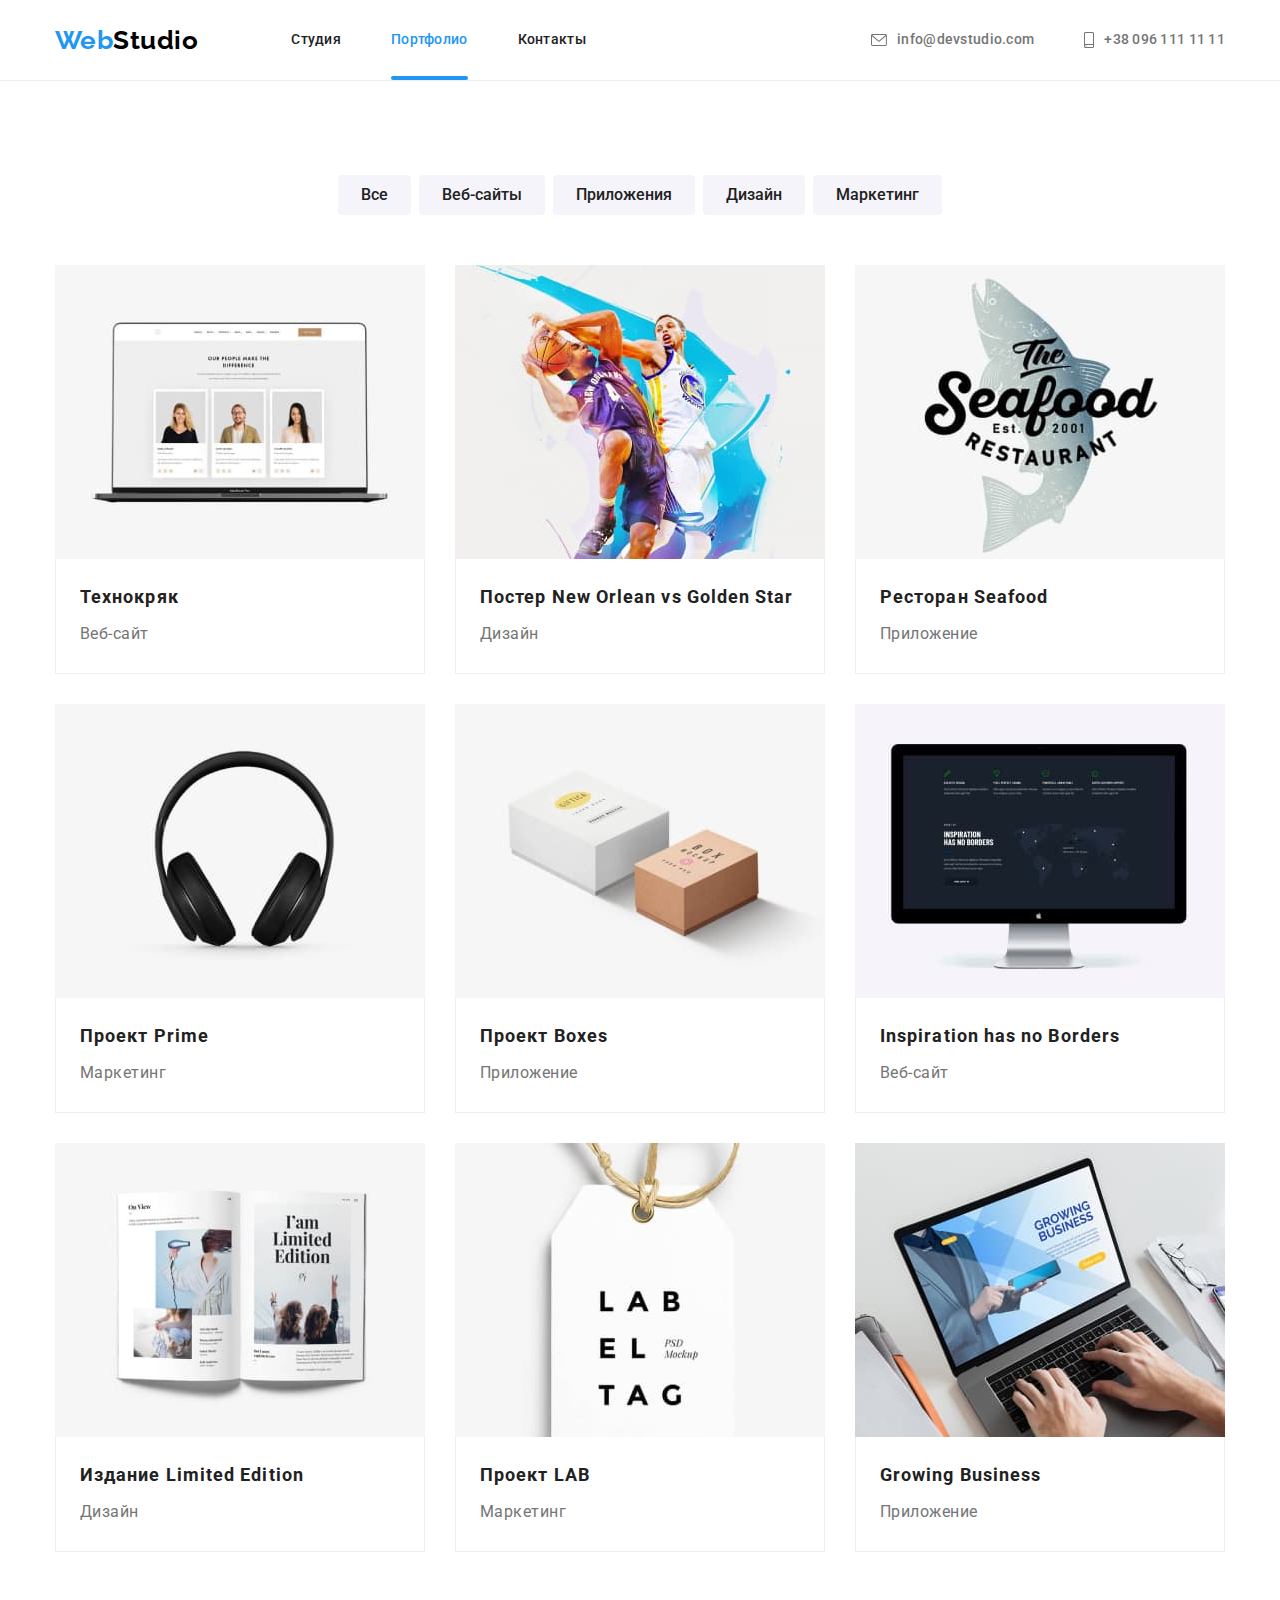
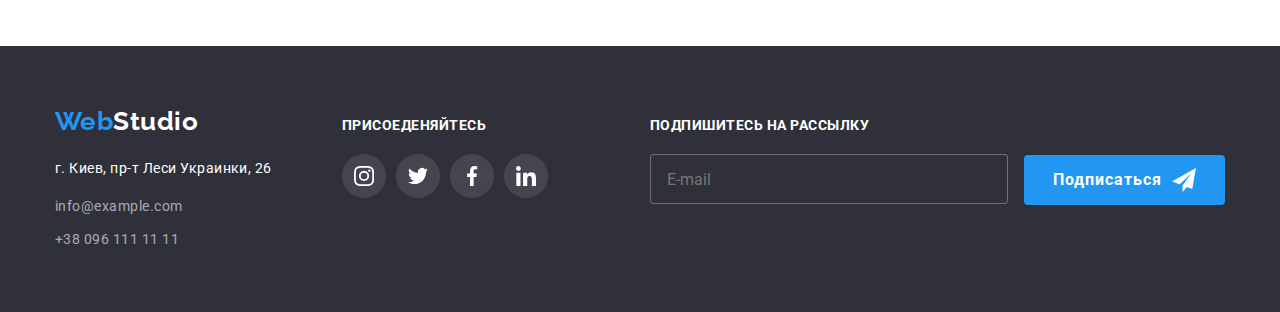
==== commit 38beadc1: "07-Scss-all-pages" ====
--- a/portfolio.html
+++ b/portfolio.html
@@ -11,7 +11,7 @@
       href="https://fonts.googleapis.com/css2?family=Raleway:wght@700&family=Roboto:wght@400;500;700;900&display=swap"
       rel="stylesheet"
     />
-   
+
     <link rel="stylesheet" href="./css/portfolio.min.css" />
   </head>
 
@@ -19,21 +19,21 @@
     <!--Верхняя линия-->
     <header class="page-header">
       <div class="container">
-        <div class="header">
+        <div class="page-header__content">
           <nav class="page-header__nav">
             <a class="logo" href="./index.html">
-              Web<span class="logo__text--black">Studio</span>
+              Web<span class="logo--black">Studio</span>
             </a>
             <ul class="site-nav">
               <li class="site-nav__item">
+                <a href="./index.html" class="site-nav__link">Студия</a>
+              </li>
+              <li class="site-nav__item">
                 <a
-                  href="./index.html"
-                  class="site-nav__link "
-                  >Студия</a
-                >
-              </li>
-              <li class="site-nav__item">
-                <a href="./portfolio.html" class="site-nav__link site-nav__link--activ">Портфолио</a>
+                  href="./portfolio.html"
+                  class="site-nav__link site-nav__link--activ"
+                  >Портфолио</a
+                >
               </li>
               <li class="site-nav__item">
                 <a href="" class="site-nav__link">Контакты</a>
@@ -96,6 +96,7 @@
                     alt="Веб-сайт"
                     width="370"
                     height="294"
+                    class="products__image"
                   />
                   <div class="product__overlay">
                     <p class="product__text">
@@ -120,6 +121,7 @@
                     alt="Дизайн"
                     width="370"
                     height="294"
+                    class="products__image"
                   />
                   <div class="product__overlay">
                     <p class="product__text">
@@ -146,17 +148,18 @@
                     alt="Приложение"
                     width="370"
                     height="294"
-                  />
-                  <div class="product__overlay">
-                    <p class="product__text">
-                      Ресурс предлагает комплексные предложения с разным уровнем
-                      функционала и сервисов. Все это позволит посетителю
-                      получить исчерпывающие сведения о компании или частном
-                      лице.
-                    </p>
-                  </div>
-                </div>
-                <div class=productt__meta">
+                    class="products__image"
+                  />
+                  <div class="product__overlay">
+                    <p class="product__text">
+                      Ресурс предлагает комплексные предложения с разным уровнем
+                      функционала и сервисов. Все это позволит посетителю
+                      получить исчерпывающие сведения о компании или частном
+                      лице.
+                    </p>
+                  </div>
+                </div>
+                <div class="product__meta">
                   <h2 class="product__title">Ресторан Seafood</h2>
                   <p class="product__name">Приложение</p>
                 </div>
@@ -170,6 +173,7 @@
                     alt="Маркетинг"
                     width="370"
                     height="294"
+                    class="products__image"
                   />
                   <div class="product__overlay">
                     <p class="product__text">
@@ -194,6 +198,7 @@
                     alt="Приложение"
                     width="370"
                     height="294"
+                    class="products__image"
                   />
                   <div class="product__overlay">
                     <p class="product__text">
@@ -218,6 +223,7 @@
                     alt="Веб-сайт"
                     width="370"
                     height="294"
+                    class="products__image"
                   />
                   <div class="product__overlay">
                     <p class="product__text">
@@ -242,6 +248,7 @@
                     alt="Дизайн"
                     width="370"
                     height="294"
+                    class="products__image"
                   />
                   <div class="product__overlay">
                     <p class="product__text">
@@ -266,6 +273,7 @@
                     alt="Маркетинг"
                     width="370"
                     height="294"
+                    class="products__image"
                   />
                   <div class="product__overlay">
                     <p class="product__text">
@@ -290,6 +298,7 @@
                     alt="Приложение"
                     width="370"
                     height="294"
+                    class="products__image"
                   />
                   <div class="product__overlay">
                     <p class="product__text">
@@ -315,7 +324,7 @@
       <div class="container page-footer__container">
         <div>
           <a class="logo" href="./index.html"
-            >Web<span class="logo__text--white">Studio</span></a
+            >Web<span class="logo--white">Studio</span></a
           >
           <address>
             <ul class="address">
@@ -335,6 +344,8 @@
             </ul>
           </address>
         </div>
+
+        <!-- social -->
 
         <div class="social">
           <p class="social__title">ПРИСОЕДЕНЯЙТЕСЬ</p>
@@ -386,9 +397,12 @@
             </li>
           </ul>
         </div>
+
+        <!-- subscription -->
+
         <div class="subscription">
           <form action="javascript:void(0);" class="subscription__form">
-            <p class="subscription__text">Подпишитесь на рассылку</p>
+            <p class="subscription__title">Подпишитесь на рассылку</p>
             <div class="subscription__form-field">
               <label for="email"></label>
               <input
@@ -399,13 +413,12 @@
                 class="subscription__input"
               />
               <button class="button subscription__button" type="submit">
-              Подписаться
-              <svg width="24" height="24" class="subscription__icon">
-                <use href="./images/icons.svg#plane"></use>
-              </svg>
-            </button>
+                Подписаться
+                <svg width="24" height="24" class="subscription__icon">
+                  <use href="./images/icons.svg#plane"></use>
+                </svg>
+              </button>
             </div>
-            
           </form>
         </div>
       </div>
--- a/css/portfolio.min.css
+++ b/css/portfolio.min.css
@@ -1,2 +1,2 @@
-.visually-hidden{position:absolute;white-space:nowrap;width:1px;height:1px;overflow:hidden;border:0;padding:0;clip:rect(0 0 0 0);-webkit-clip-path:inset(50%);clip-path:inset(50%);margin:-1px}/*! modern-normalize v0.6.0 | MIT License | https://github.com/sindresorhus/modern-normalize */*,*::before,*::after{-webkit-box-sizing:border-box;box-sizing:border-box}:root{-moz-tab-size:4;-o-tab-size:4;tab-size:4}html{line-height:1.15;-webkit-text-size-adjust:100%}body{margin:0}body{font-family:system-ui,-apple-system,"Segoe UI",Roboto,Helvetica,Arial,sans-serif,"Apple Color Emoji","Segoe UI Emoji"}hr{height:0}abbr[title]{-webkit-text-decoration:underline dotted;text-decoration:underline dotted}b,strong{font-weight:bolder}code,kbd,samp,pre{font-family:SFMono-Regular, Consolas, "Liberation Mono", Menlo, monospace;font-size:1em}small{font-size:80%}sub,sup{font-size:75%;line-height:0;position:relative;vertical-align:baseline}sub{bottom:-0.25em}sup{top:-0.5em}button,input,optgroup,select,textarea{font-family:inherit;font-size:100%;line-height:1.15;margin:0}button,select{text-transform:none}button,[type="button"],[type="reset"],[type="submit"]{-webkit-appearance:button}button::-moz-focus-inner,[type="button"]::-moz-focus-inner,[type="reset"]::-moz-focus-inner,[type="submit"]::-moz-focus-inner{border-style:none;padding:0}button:-moz-focusring,[type="button"]:-moz-focusring,[type="reset"]:-moz-focusring,[type="submit"]:-moz-focusring{outline:1px dotted ButtonText}fieldset{padding:0.35em 0.75em 0.625em}legend{padding:0}progress{vertical-align:baseline}[type="number"]::-webkit-inner-spin-button,[type="number"]::-webkit-outer-spin-button{height:auto}[type="search"]{-webkit-appearance:textfield;outline-offset:-2px}[type="search"]::-webkit-search-decoration{-webkit-appearance:none}::-webkit-file-upload-button{-webkit-appearance:button;font:inherit}summary{display:list-item}body{color:#212121;background-color:#fff;font-family:"Roboto", sans-serif;font-style:normal;letter-spacing:0.03em}.page-header{border-bottom:1px solid #ececec}.header{display:-webkit-box;display:-ms-flexbox;display:flex;-webkit-box-align:center;-ms-flex-align:center;align-items:center;-webkit-box-pack:center;-ms-flex-pack:center;justify-content:center}.page-header__nav{-webkit-box-align:center;-ms-flex-align:center;align-items:center;display:-webkit-box;display:-ms-flexbox;display:flex}.container{padding:0 15px;margin:0 auto;width:1200px}.logo{color:#2196f3;font-weight:700;font-family:"Raleway", sans-serif;font-size:26px;line-height:1.19;text-decoration:none}.logo__text-black{color:#000000}.logo__text-white{color:#fff}body{background-color:aqua}
+.site-nav,.contacts,.filters,.card-set,.list-icons,.address{list-style:none;padding-left:0;margin-top:0;margin-bottom:0}.products__image{display:block;max-width:100%;height:auto}.section__title,.product__text,.product__title,.product__name,.social__title,.subscription__title{margin:0;padding:0}.site-nav__link,.contacts__link{font-weight:500;font-size:14px;line-height:1.14;letter-spacing:0.02em;text-decoration:none;-webkit-transition:color 250ms cubic-bezier(0.4, 0, 0.2, 1);transition:color 250ms cubic-bezier(0.4, 0, 0.2, 1)}.address__text,.address__link{font-weight:400;font-size:14px;line-height:1.71}.social__title,.subscription__title{font-weight:700;font-size:14px;line-height:1.14;text-transform:uppercase}.visually-hidden{position:absolute;white-space:nowrap;width:1px;height:1px;overflow:hidden;border:0;padding:0;clip:rect(0 0 0 0);-webkit-clip-path:inset(50%);clip-path:inset(50%);margin:-1px}/*! modern-normalize v0.6.0 | MIT License | https://github.com/sindresorhus/modern-normalize */*,*::before,*::after{-webkit-box-sizing:border-box;box-sizing:border-box}:root{-moz-tab-size:4;-o-tab-size:4;tab-size:4}html{line-height:1.15;-webkit-text-size-adjust:100%}body{margin:0}body{font-family:system-ui,-apple-system,"Segoe UI",Roboto,Helvetica,Arial,sans-serif,"Apple Color Emoji","Segoe UI Emoji"}hr{height:0}abbr[title]{-webkit-text-decoration:underline dotted;text-decoration:underline dotted}b,strong{font-weight:bolder}code,kbd,samp,pre{font-family:SFMono-Regular, Consolas, "Liberation Mono", Menlo, monospace;font-size:1em}small{font-size:80%}sub,sup{font-size:75%;line-height:0;position:relative;vertical-align:baseline}sub{bottom:-0.25em}sup{top:-0.5em}button,input,optgroup,select,textarea{font-family:inherit;font-size:100%;line-height:1.15;margin:0}button,select{text-transform:none}button,[type="button"],[type="reset"],[type="submit"]{-webkit-appearance:button}button::-moz-focus-inner,[type="button"]::-moz-focus-inner,[type="reset"]::-moz-focus-inner,[type="submit"]::-moz-focus-inner{border-style:none;padding:0}button:-moz-focusring,[type="button"]:-moz-focusring,[type="reset"]:-moz-focusring,[type="submit"]:-moz-focusring{outline:1px dotted ButtonText}fieldset{padding:0.35em 0.75em 0.625em}legend{padding:0}progress{vertical-align:baseline}[type="number"]::-webkit-inner-spin-button,[type="number"]::-webkit-outer-spin-button{height:auto}[type="search"]{-webkit-appearance:textfield;outline-offset:-2px}[type="search"]::-webkit-search-decoration{-webkit-appearance:none}::-webkit-file-upload-button{-webkit-appearance:button;font:inherit}summary{display:list-item}body{color:#212121;background-color:#fff;font-family:"Roboto", sans-serif;font-style:normal;letter-spacing:0.03em}.page-header{border-bottom:1px solid #ececec}.page-header__content,.page-header__nav{display:-webkit-box;display:-ms-flexbox;display:flex;-webkit-box-align:center;-ms-flex-align:center;align-items:center;-webkit-box-pack:center;-ms-flex-pack:center;justify-content:center}.section{padding:94px 0}.section--work{padding-top:0}.section--team{background-color:#f5f4fa}.section__title{margin-bottom:50px;text-align:center;font-weight:700;font-size:36px;line-height:1.17}.container{padding:0 15px;margin:0 auto;width:1200px}.logo{color:#2196f3;font-weight:700;font-family:"Raleway", sans-serif;font-size:26px;line-height:1.19;text-decoration:none}.logo--black{color:#000000}.logo--white{color:#fff}.site-nav{display:-webkit-box;display:-ms-flexbox;display:flex;margin-left:93px}.site-nav__link{display:block;padding:32px 0;color:#212121;text-decoration:none}.site-nav__link--activ::after{position:absolute;content:"";bottom:0;display:-webkit-box;display:-ms-flexbox;display:flex;width:100%;height:4px;border-radius:2px;background-color:#2196f3}.site-nav__link:hover,.site-nav__link:focus{color:#2196f3}.site-nav__item{position:relative}.site-nav__item:not(:last-child){margin-right:50px}.site-nav__link--activ{color:#2196f3}.contacts{display:-webkit-box;display:-ms-flexbox;display:flex;margin-left:auto}.contacts__icon{-webkit-transition:fill 250ms cubic-bezier(0.4, 0, 0.2, 1);transition:fill 250ms cubic-bezier(0.4, 0, 0.2, 1);background-repeat:no-repeat;margin-right:10px;fill:currentColor}.contacts__item:not(:last-child){margin-right:50px}.contacts__link{display:-webkit-box;display:-ms-flexbox;display:flex;-webkit-box-align:center;-ms-flex-align:center;align-items:center;-webkit-box-pack:center;-ms-flex-pack:center;justify-content:center;-webkit-transition:color 250ms cubic-bezier(0.4, 0, 0.2, 1);transition:color 250ms cubic-bezier(0.4, 0, 0.2, 1);padding:32px 0;border:none;color:#757575}.contacts__link:hover,.contacts__link:focus{color:#2196f3}.filters{display:-webkit-box;display:-ms-flexbox;display:flex;-webkit-box-align:center;-ms-flex-align:center;align-items:center;-webkit-box-pack:center;-ms-flex-pack:center;justify-content:center;margin-bottom:50px}.filters__item:not(:last-child){margin-right:8px}.filters__butoon{border-radius:4px;padding:6px 22px;border:1px solid transparent;color:#212121;background-color:#f5f4fa;-webkit-box-shadow:none;box-shadow:none;font-family:inherit;font-weight:500;font-size:16px;line-height:1.62;cursor:pointer;-webkit-transition:color 250ms cubic-bezier(0.4, 0, 0.2, 1),background-color 250ms cubic-bezier(0.4, 0, 0.2, 1),-webkit-box-shadow 250ms cubic-bezier(0.4, 0, 0.2, 1);transition:color 250ms cubic-bezier(0.4, 0, 0.2, 1),background-color 250ms cubic-bezier(0.4, 0, 0.2, 1),-webkit-box-shadow 250ms cubic-bezier(0.4, 0, 0.2, 1);transition:box-shadow 250ms cubic-bezier(0.4, 0, 0.2, 1),color 250ms cubic-bezier(0.4, 0, 0.2, 1),background-color 250ms cubic-bezier(0.4, 0, 0.2, 1);transition:box-shadow 250ms cubic-bezier(0.4, 0, 0.2, 1),color 250ms cubic-bezier(0.4, 0, 0.2, 1),background-color 250ms cubic-bezier(0.4, 0, 0.2, 1),-webkit-box-shadow 250ms cubic-bezier(0.4, 0, 0.2, 1)}.filters__butoon:hover,.filters__butoon:focus{color:#fff;background-color:#2196f3;-webkit-box-shadow:0px 3px 1px rgba(0,0,0,0.1),0px 1px 2px rgba(0,0,0,0.08),0px 2px 2px rgba(0,0,0,0.12);box-shadow:0px 3px 1px rgba(0,0,0,0.1),0px 1px 2px rgba(0,0,0,0.08),0px 2px 2px rgba(0,0,0,0.12)}.button{-webkit-transition:background-color 250ms cubic-bezier(0.4, 0, 0.2, 1);transition:background-color 250ms cubic-bezier(0.4, 0, 0.2, 1);border-radius:4px;padding:10px 32px;border:1px solid transparent;cursor:pointer;color:#fff;background-color:#2196f3;font-family:inherit;font-weight:700;font-size:16px;line-height:1.88;letter-spacing:0.06em}.button:hover,.button:focus{background-color:#188ce8}.card-set{display:-webkit-box;display:-ms-flexbox;display:flex;-ms-flex-wrap:wrap;flex-wrap:wrap;margin:-15px}.card-set__item{-ms-flex-preferred-size:calc(100% / 3 - 30px);flex-basis:calc(100% / 3 - 30px);margin:15px}.card-set__link{-webkit-transition:-webkit-box-shadow 250ms cubic-bezier(0.4, 0, 0.2, 1);transition:-webkit-box-shadow 250ms cubic-bezier(0.4, 0, 0.2, 1);transition:box-shadow 250ms cubic-bezier(0.4, 0, 0.2, 1);transition:box-shadow 250ms cubic-bezier(0.4, 0, 0.2, 1), -webkit-box-shadow 250ms cubic-bezier(0.4, 0, 0.2, 1);color:inherit;display:block;text-decoration:none}.card-set__link:hover,.card-set__link:focus{-webkit-box-shadow:0px 1px 1px rgba(0,0,0,0.12),0px 4px 4px rgba(0,0,0,0.06),1px 4px 6px rgba(0,0,0,0.16);box-shadow:0px 1px 1px rgba(0,0,0,0.12),0px 4px 4px rgba(0,0,0,0.06),1px 4px 6px rgba(0,0,0,0.16)}.product{position:relative;overflow:hidden}.product__overlay{-webkit-transition:-webkit-transform 250ms cubic-bezier(0.4, 0, 0.2, 1);transition:-webkit-transform 250ms cubic-bezier(0.4, 0, 0.2, 1);transition:transform 250ms cubic-bezier(0.4, 0, 0.2, 1);transition:transform 250ms cubic-bezier(0.4, 0, 0.2, 1), -webkit-transform 250ms cubic-bezier(0.4, 0, 0.2, 1);position:absolute;padding:63px 24px;background-color:rgba(33,150,243,0.9);-webkit-transform:translateY(0);transform:translateY(0)}.card-set__link:hover .product__overlay,.card-set__link:focus .product__overlay{-webkit-transform:translateY(-100%);transform:translateY(-100%)}.product__text{color:#fff;font-weight:400;font-size:18px;line-height:1.56}.product__meta{padding-top:20px;padding-right:24px;padding-bottom:24px;padding-left:24px;border-right:1px solid #eeeeee;border-bottom:1px solid #eeeeee;border-left:1px solid #eeeeee;background-color:#fff}.product__title{font-size:18px;line-height:2;letter-spacing:0.06em}.product__name{margin-top:4px;color:#757575;font-weight:400;font-size:16px;line-height:1.88}.list-icons{display:-webkit-box;display:-ms-flexbox;display:flex;margin-right:32px;margin-bottom:30px;margin-left:32px}.list-icons__item:not(:last-child){margin-right:10px}.list-icons__link{-webkit-transition:background-color 250ms cubic-bezier(0.4, 0, 0.2, 1);transition:background-color 250ms cubic-bezier(0.4, 0, 0.2, 1);display:-webkit-box;display:-ms-flexbox;display:flex;padding:12px;border-radius:50%;text-decoration:none;color:#afb1b8}.list-icons__link:hover,.list-icons__link:focus{background-color:#2196f3}.list-icons__icon{-webkit-transition:color 250ms cubic-bezier(0.4, 0, 0.2, 1);transition:color 250ms cubic-bezier(0.4, 0, 0.2, 1);fill:currentColor}.list-icons__link:hover .list-icons__icon,.list-icons__link:focus .list-icons__icon{color:#fff}.page-footer{padding:60px 0;background-color:#2f303a}.page-footer__container{-webkit-box-align:baseline;-ms-flex-align:baseline;align-items:baseline;display:-webkit-box;display:-ms-flexbox;display:flex}.address{margin-top:20px}.address__item{margin-top:9px}.address__item:first-child{margin-top:0}.address__text,.address__link{font-style:normal;text-decoration:none}.address__text{color:#fff;text-decoration:none}.address__text:hover,.address__text:focus{color:#2196f3}.address__link{color:rgba(255,255,255,0.6)}.address__link:hover,.address__link:focus{color:#2196f3}.social{margin-left:70px}.social__link{background-color:rgba(255,255,255,0.1)}.social__title{color:#fff;margin-bottom:20px}.social__icon{fill:#fff}.social__list-icons{margin:0}.subscription{margin-left:auto}.subscription__title{margin-bottom:20px;color:#fff}.subscription__form{background-color:#2f303a}.subscriptio__form-field{display:inline-block}.subscription__input[type="email"]{-webkit-transition:border 250ms cubic-bezier(0.4, 0, 0.2, 1);transition:border 250ms cubic-bezier(0.4, 0, 0.2, 1);width:358px;height:50px;padding-left:16px;padding-right:16px;margin-right:12px;color:#fff;background-color:#2f303a;border:1px solid rgba(255,255,255,0.3);border-radius:4px}.subscription__input:hover,.subscription__input:focus{border:1px solid #fff}.subscription__button{display:-webkit-inline-box;display:-ms-inline-flexbox;display:inline-flex;-webkit-box-align:center;-ms-flex-align:center;align-items:center;-webkit-box-pack:center;-ms-flex-pack:center;justify-content:center;min-width:200px;height:50px;padding:10px 28px}.subscription__icon{margin-left:10px}
 /*# sourceMappingURL=portfolio.min.css.map */